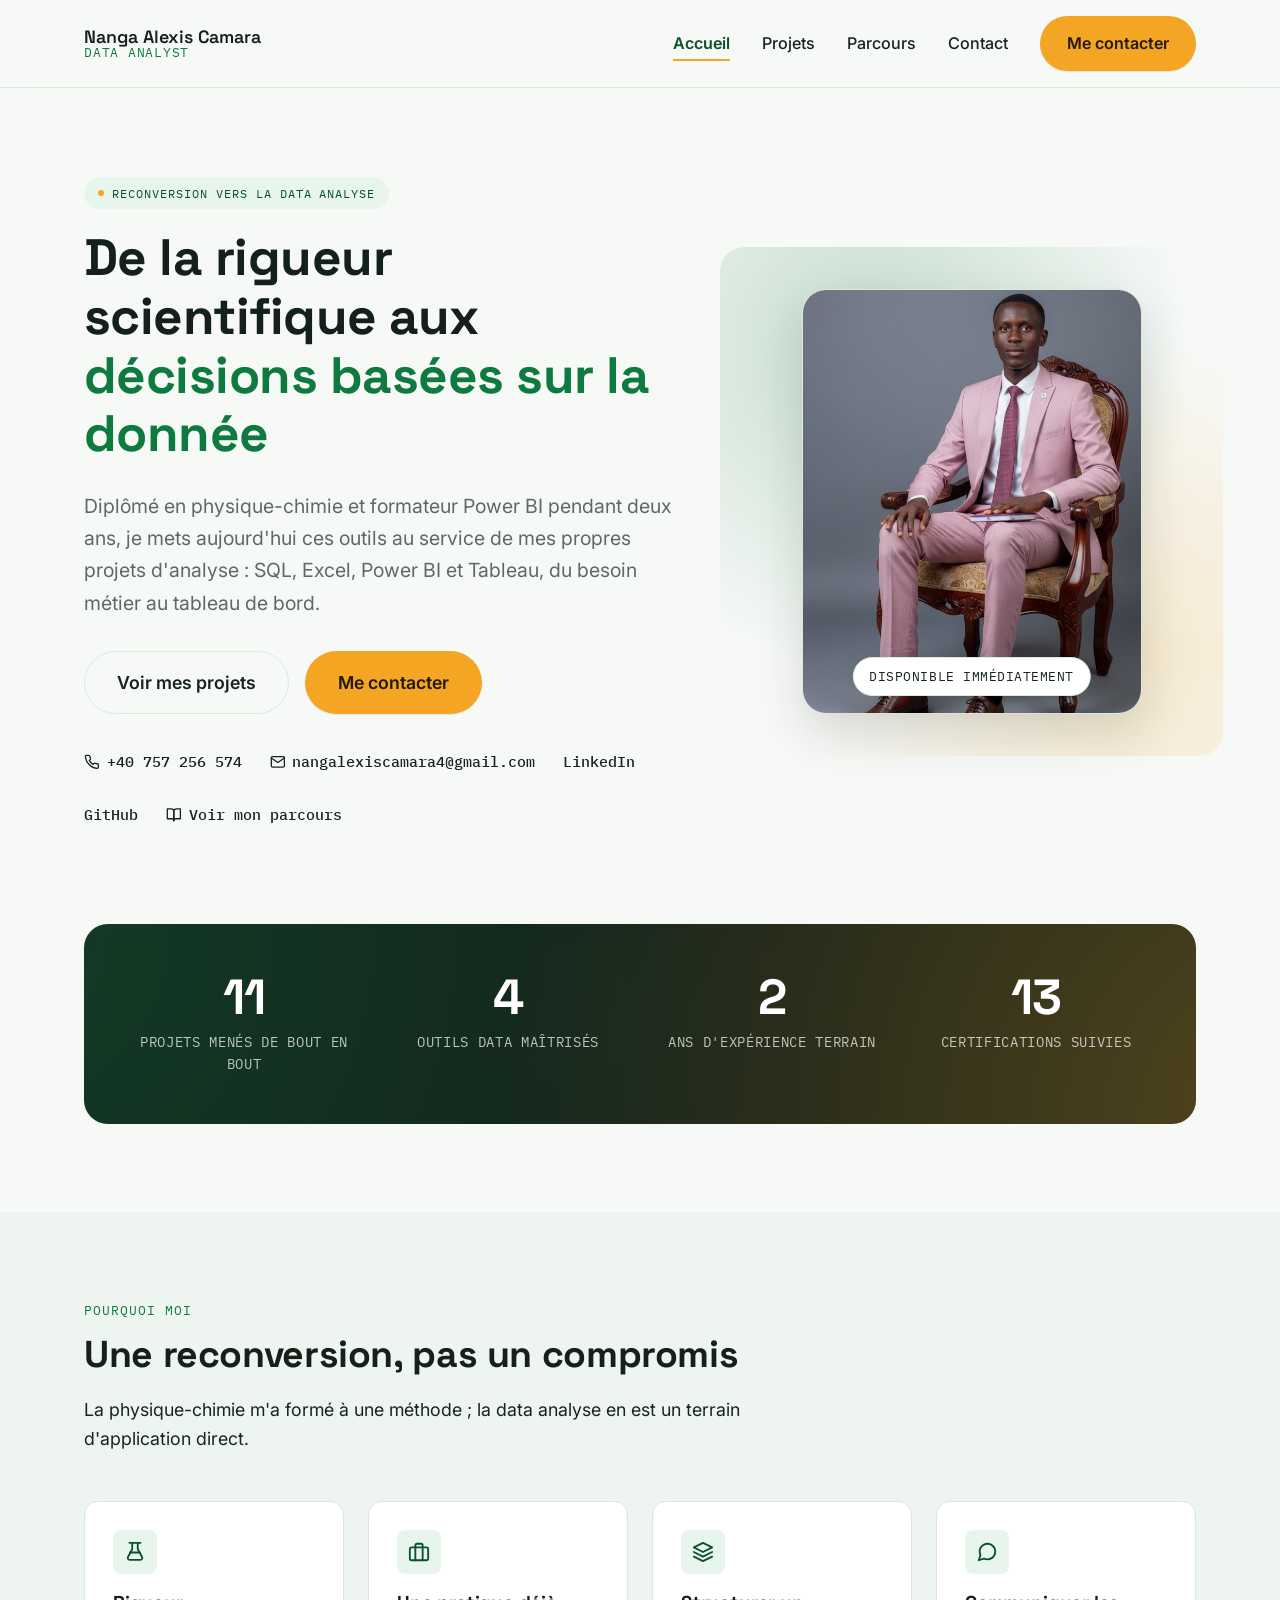
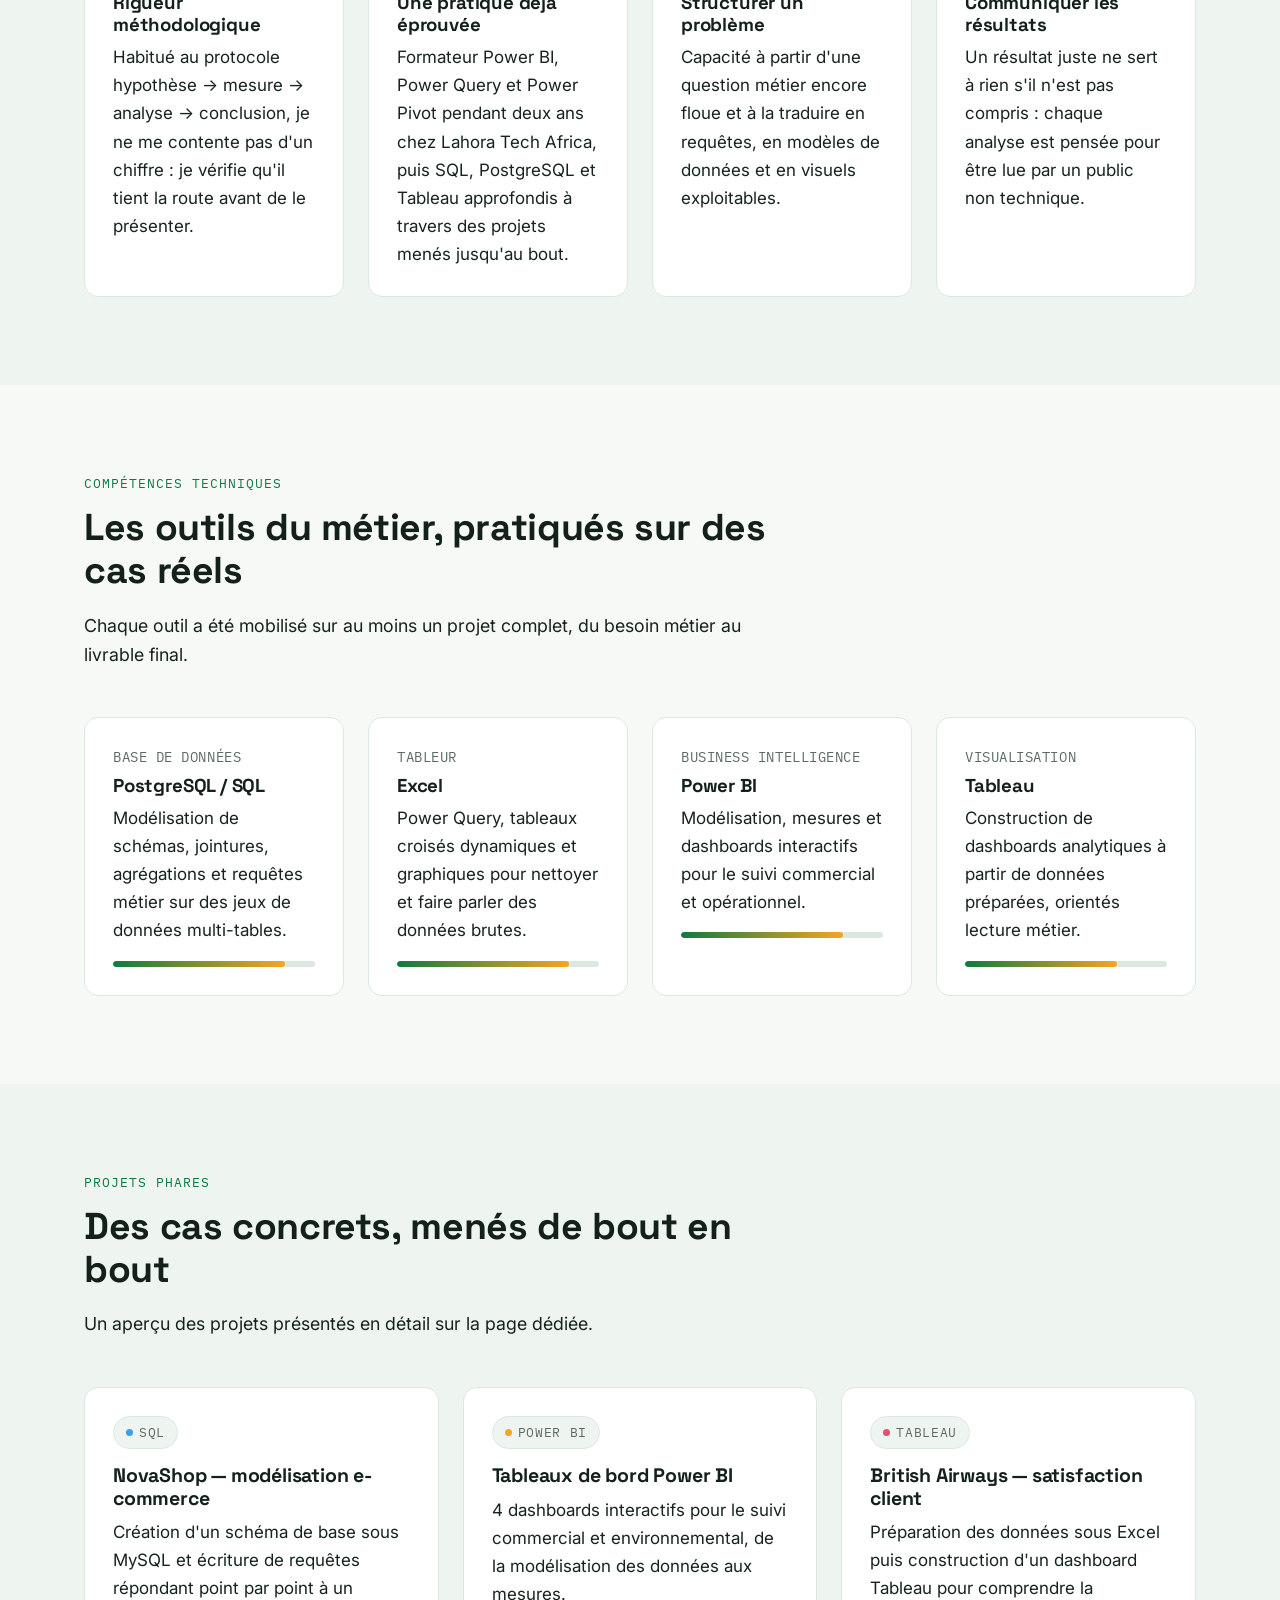
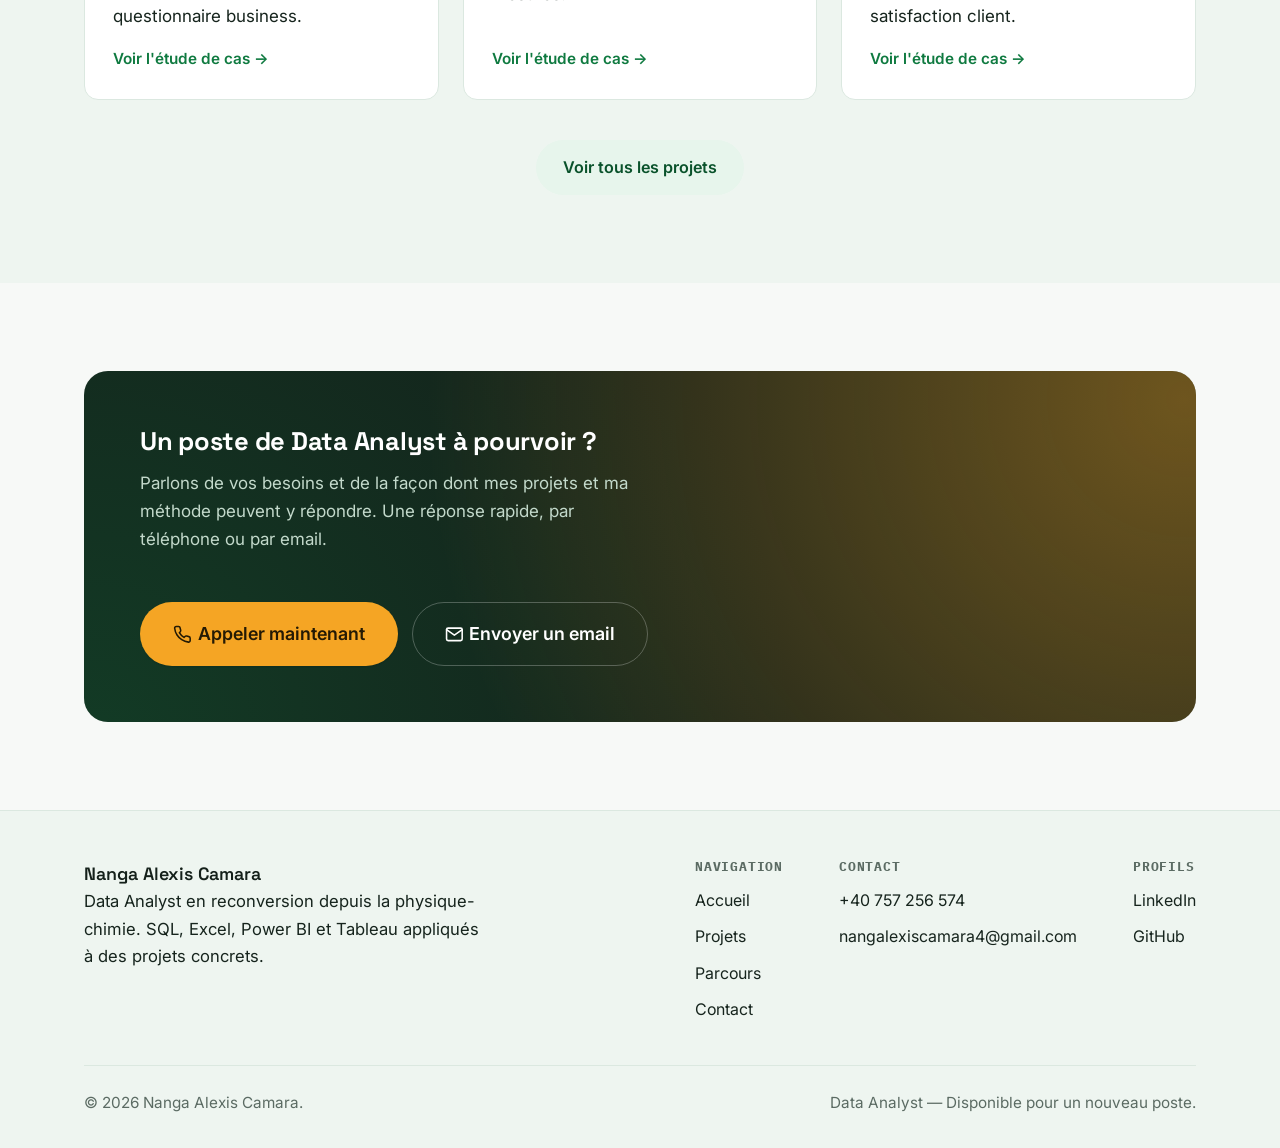
==== index.html @ 665dbeba "Mise a jour du compteur de projets sur l'accueil (5 -> 11) Co-Authored-By: Claude Opus 5.5 <noreply@" ====
<!DOCTYPE html>
<html lang="fr">
<head>
<meta charset="UTF-8">
<meta name="viewport" content="width=device-width, initial-scale=1.0">
<title>Nanga Alexis Camara — Data Analyst | SQL, Excel, Power BI, Tableau</title>
<meta name="description" content="Nanga Alexis Camara, Data Analyst en reconversion depuis la physique-chimie. Projets concrets en SQL, Excel, Power BI et Tableau. Disponible pour un poste de Data Analyst.">
<link rel="icon" type="image/svg+xml" href="assets/favicon.svg">
<link rel="preconnect" href="https://fonts.googleapis.com">
<link rel="preconnect" href="https://fonts.gstatic.com" crossorigin>
<link href="https://fonts.googleapis.com/css2?family=Space+Grotesk:wght@500;600;700&family=Inter:wght@400;500;600;700&family=IBM+Plex+Mono:wght@400;500&display=swap" rel="stylesheet">
<link rel="stylesheet" href="css/style.css?v=2">
</head>
<body>

<header class="site-header">
  <nav class="nav container">
    <a href="index.html" class="brand">
      <span class="brand-name">Nanga Alexis Camara</span>
      <span class="brand-role">Data Analyst</span>
    </a>
    <button class="nav-toggle" aria-label="Ouvrir le menu" aria-expanded="false">
      <span></span>
    </button>
    <div class="nav-links">
      <a href="index.html" data-nav="index.html">Accueil</a>
      <a href="projets.html" data-nav="projets.html">Projets</a>
      <a href="parcours.html" data-nav="parcours.html">Parcours</a>
      <a href="contact.html" data-nav="contact.html">Contact</a>
      <div class="nav-actions">
        <a href="contact.html" class="btn btn-primary">Me contacter</a>
      </div>
    </div>
  </nav>
  <div class="scroll-progress"><span></span></div>
</header>

<main>

  <!-- HERO -->
  <section class="hero">
    <div class="container hero-grid">
      <div>
        <span class="eyebrow">Reconversion vers la data analyse</span>
        <h1>De la rigueur scientifique aux <span class="accent">décisions basées sur la donnée</span></h1>
        <p class="hero-subtitle">
          Diplômé en physique-chimie et formateur Power BI pendant deux ans, je mets aujourd'hui ces outils au service
          de mes propres projets d'analyse&nbsp;: SQL, Excel, Power BI et Tableau, du besoin métier au tableau de bord.
        </p>
        <div class="hero-ctas">
          <a href="projets.html" class="btn btn-outline btn-lg">Voir mes projets</a>
          <a href="contact.html" class="btn btn-primary btn-lg">Me contacter</a>
        </div>
        <div class="hero-meta">
          <a href="tel:+40757256574"><svg class="icon" viewBox="0 0 24 24"><path d="M22 16.92v3a2 2 0 0 1-2.18 2 19.79 19.79 0 0 1-8.63-3.07 19.5 19.5 0 0 1-6-6 19.79 19.79 0 0 1-3.07-8.67A2 2 0 0 1 4.11 2h3a2 2 0 0 1 2 1.72c.127.96.361 1.903.7 2.81a2 2 0 0 1-.45 2.11L8.09 9.91a16 16 0 0 0 6 6l1.27-1.27a2 2 0 0 1 2.11-.45c.907.339 1.85.573 2.81.7A2 2 0 0 1 22 16.92z"/></svg> +40 757 256 574</a>
          <a href="mailto:nangalexiscamara4@gmail.com"><svg class="icon" viewBox="0 0 24 24"><path d="M4 4h16a2 2 0 0 1 2 2v12a2 2 0 0 1-2 2H4a2 2 0 0 1-2-2V6a2 2 0 0 1 2-2z"/><path d="m22 6-10 7L2 6"/></svg> nangalexiscamara4@gmail.com</a>
          <a href="https://www.linkedin.com/in/nanga-alexis-camara-292045242" target="_blank" rel="noopener">LinkedIn</a>
          <a href="https://github.com/nangaalexiscamara4pixel" target="_blank" rel="noopener">GitHub</a>
          <a href="parcours.html"><svg class="icon" viewBox="0 0 24 24"><path d="M2 3h6a4 4 0 0 1 4 4v14a3 3 0 0 0-3-3H2z"/><path d="M22 3h-6a4 4 0 0 0-4 4v14a3 3 0 0 1 3-3h7z"/></svg> Voir mon parcours</a>
        </div>
      </div>
      <div class="hero-portrait">
        <div class="hero-portrait-frame">
          <img src="assets/nanga-alexis-camara.jpg" alt="Portrait de Nanga Alexis Camara">
        </div>
        <span class="hero-portrait-tag mono">Disponible immédiatement</span>
      </div>
    </div>
  </section>

  <!-- STATISTIQUES -->
  <section style="padding-top: 0;">
    <div class="container">
      <div class="stats-band" data-reveal>
        <div class="stat-item">
          <div class="stat-number"><span data-count="11">0</span></div>
          <div class="stat-label">Projets menés de bout en bout</div>
        </div>
        <div class="stat-item">
          <div class="stat-number"><span data-count="4">0</span></div>
          <div class="stat-label">Outils data maîtrisés</div>
        </div>
        <div class="stat-item">
          <div class="stat-number"><span data-count="2">0</span></div>
          <div class="stat-label">Ans d'expérience terrain</div>
        </div>
        <div class="stat-item">
          <div class="stat-number"><span data-count="13">0</span></div>
          <div class="stat-label">Certifications suivies</div>
        </div>
      </div>
    </div>
  </section>

  <!-- POURQUOI MOI -->
  <section class="section-alt">
    <div class="container">
      <div class="section-head">
        <span class="section-label">Pourquoi moi</span>
        <h2>Une reconversion, pas un compromis</h2>
        <p>La physique-chimie m'a formé à une méthode&nbsp;; la data analyse en est un terrain d'application direct.</p>
      </div>
      <div class="grid grid-4">
        <div class="card" data-reveal>
          <div class="card-icon"><svg class="icon" viewBox="0 0 24 24"><path d="M9 2v6.3a2 2 0 0 1-.24.95L4.32 17.5A2 2 0 0 0 6.1 20.5h11.8a2 2 0 0 0 1.78-3l-4.44-8.25a2 2 0 0 1-.24-.95V2"/><path d="M6 2h12"/><path d="M6.5 12.5h11"/></svg></div>
          <h3>Rigueur méthodologique</h3>
          <p>Habitué au protocole hypothèse → mesure → analyse → conclusion, je ne me contente pas d'un chiffre&nbsp;: je vérifie qu'il tient la route avant de le présenter.</p>
        </div>
        <div class="card" data-reveal>
          <div class="card-icon"><svg class="icon" viewBox="0 0 24 24"><rect x="2" y="7" width="20" height="14" rx="2"/><path d="M16 21V5a2 2 0 0 0-2-2h-4a2 2 0 0 0-2 2v16"/></svg></div>
          <h3>Une pratique déjà éprouvée</h3>
          <p>Formateur Power BI, Power Query et Power Pivot pendant deux ans chez Lahora Tech Africa, puis SQL, PostgreSQL et Tableau approfondis à travers des projets menés jusqu'au bout.</p>
        </div>
        <div class="card" data-reveal>
          <div class="card-icon"><svg class="icon" viewBox="0 0 24 24"><polygon points="12 2 2 7 12 12 22 7 12 2"/><polyline points="2 17 12 22 22 17"/><polyline points="2 12 12 17 22 12"/></svg></div>
          <h3>Structurer un problème</h3>
          <p>Capacité à partir d'une question métier encore floue et à la traduire en requêtes, en modèles de données et en visuels exploitables.</p>
        </div>
        <div class="card" data-reveal>
          <div class="card-icon"><svg class="icon" viewBox="0 0 24 24"><path d="M21 11.5a8.38 8.38 0 0 1-.9 3.8 8.5 8.5 0 0 1-7.6 4.7 8.38 8.38 0 0 1-3.8-.9L3 21l1.9-5.7a8.38 8.38 0 0 1-.9-3.8 8.5 8.5 0 0 1 4.7-7.6 8.38 8.38 0 0 1 3.8-.9h.5a8.48 8.48 0 0 1 8 8z"/></svg></div>
          <h3>Communiquer les résultats</h3>
          <p>Un résultat juste ne sert à rien s'il n'est pas compris&nbsp;: chaque analyse est pensée pour être lue par un public non technique.</p>
        </div>
      </div>
    </div>
  </section>

  <!-- COMPETENCES -->
  <section>
    <div class="container">
      <div class="section-head">
        <span class="section-label">Compétences techniques</span>
        <h2>Les outils du métier, pratiqués sur des cas réels</h2>
        <p>Chaque outil a été mobilisé sur au moins un projet complet, du besoin métier au livrable final.</p>
      </div>
      <div class="grid grid-4">
        <div class="card skill-card" data-reveal>
          <span class="mono">Base de données</span>
          <h3>PostgreSQL / SQL</h3>
          <p>Modélisation de schémas, jointures, agrégations et requêtes métier sur des jeux de données multi-tables.</p>
          <div class="skill-bar" data-fill="85"><span></span></div>
        </div>
        <div class="card skill-card" data-reveal>
          <span class="mono">Tableur</span>
          <h3>Excel</h3>
          <p>Power Query, tableaux croisés dynamiques et graphiques pour nettoyer et faire parler des données brutes.</p>
          <div class="skill-bar" data-fill="85"><span></span></div>
        </div>
        <div class="card skill-card" data-reveal>
          <span class="mono">Business Intelligence</span>
          <h3>Power BI</h3>
          <p>Modélisation, mesures et dashboards interactifs pour le suivi commercial et opérationnel.</p>
          <div class="skill-bar" data-fill="80"><span></span></div>
        </div>
        <div class="card skill-card" data-reveal>
          <span class="mono">Visualisation</span>
          <h3>Tableau</h3>
          <p>Construction de dashboards analytiques à partir de données préparées, orientés lecture métier.</p>
          <div class="skill-bar" data-fill="75"><span></span></div>
        </div>
      </div>
    </div>
  </section>

  <!-- PROJETS PHARES -->
  <section class="section-alt">
    <div class="container">
      <div class="section-head">
        <span class="section-label">Projets phares</span>
        <h2>Des cas concrets, menés de bout en bout</h2>
        <p>Un aperçu des projets présentés en détail sur la page dédiée.</p>
      </div>
      <div class="grid grid-3">
        <div class="card project-preview" data-reveal>
          <span class="badge badge-sql">SQL</span>
          <h3>NovaShop — modélisation e-commerce</h3>
          <p>Création d'un schéma de base sous MySQL et écriture de requêtes répondant point par point à un questionnaire business.</p>
          <a href="projets.html#novashop" class="project-link">Voir l'étude de cas →</a>
        </div>
        <div class="card project-preview" data-reveal>
          <span class="badge badge-powerbi">Power BI</span>
          <h3>Tableaux de bord Power BI</h3>
          <p>4 dashboards interactifs pour le suivi commercial et environnemental, de la modélisation des données aux mesures.</p>
          <a href="projets.html#powerbi" class="project-link">Voir l'étude de cas →</a>
        </div>
        <div class="card project-preview" data-reveal>
          <span class="badge badge-tableau">Tableau</span>
          <h3>British Airways — satisfaction client</h3>
          <p>Préparation des données sous Excel puis construction d'un dashboard Tableau pour comprendre la satisfaction client.</p>
          <a href="projets.html#british-airways" class="project-link">Voir l'étude de cas →</a>
        </div>
      </div>
      <div class="text-center" style="margin-top: 40px;">
        <a href="projets.html" class="btn btn-ghost">Voir tous les projets</a>
      </div>
    </div>
  </section>

  <!-- BANDEAU CONVERSION -->
  <section>
    <div class="container">
      <div class="cta-banner" data-reveal>
        <div class="cta-banner-text">
          <h2>Un poste de Data Analyst à pourvoir&nbsp;?</h2>
          <p>Parlons de vos besoins et de la façon dont mes projets et ma méthode peuvent y répondre. Une réponse rapide, par téléphone ou par email.</p>
        </div>
        <div class="cta-banner-actions">
          <a href="tel:+40757256574" class="btn btn-primary btn-lg"><svg class="icon" viewBox="0 0 24 24"><path d="M22 16.92v3a2 2 0 0 1-2.18 2 19.79 19.79 0 0 1-8.63-3.07 19.5 19.5 0 0 1-6-6 19.79 19.79 0 0 1-3.07-8.67A2 2 0 0 1 4.11 2h3a2 2 0 0 1 2 1.72c.127.96.361 1.903.7 2.81a2 2 0 0 1-.45 2.11L8.09 9.91a16 16 0 0 0 6 6l1.27-1.27a2 2 0 0 1 2.11-.45c.907.339 1.85.573 2.81.7A2 2 0 0 1 22 16.92z"/></svg> Appeler maintenant</a>
          <a href="mailto:nangalexiscamara4@gmail.com" class="btn btn-outline btn-lg"><svg class="icon" viewBox="0 0 24 24"><path d="M4 4h16a2 2 0 0 1 2 2v12a2 2 0 0 1-2 2H4a2 2 0 0 1-2-2V6a2 2 0 0 1 2-2z"/><path d="m22 6-10 7L2 6"/></svg> Envoyer un email</a>
        </div>
      </div>
    </div>
  </section>

</main>

<footer class="site-footer">
  <div class="container">
    <div class="footer-grid">
      <div class="footer-brand">
        <span class="brand-name">Nanga Alexis Camara</span>
        <p>Data Analyst en reconversion depuis la physique-chimie. SQL, Excel, Power BI et Tableau appliqués à des projets concrets.</p>
      </div>
      <div class="footer-links">
        <div class="footer-col">
          <h4>Navigation</h4>
          <a href="index.html">Accueil</a>
          <a href="projets.html">Projets</a>
          <a href="parcours.html">Parcours</a>
          <a href="contact.html">Contact</a>
        </div>
        <div class="footer-col">
          <h4>Contact</h4>
          <a href="tel:+40757256574">+40 757 256 574</a>
          <a href="mailto:nangalexiscamara4@gmail.com">nangalexiscamara4@gmail.com</a>
        </div>
        <div class="footer-col">
          <h4>Profils</h4>
          <a href="https://www.linkedin.com/in/nanga-alexis-camara-292045242" target="_blank" rel="noopener">LinkedIn</a>
          <a href="https://github.com/nangaalexiscamara4pixel" target="_blank" rel="noopener">GitHub</a>
        </div>
      </div>
    </div>
    <div class="footer-bottom">
      <span>© 2026 Nanga Alexis Camara.</span>
      <span>Data Analyst — Disponible pour un nouveau poste.</span>
    </div>
  </div>
</footer>

<script src="js/main.js?v=2"></script>
</body>
</html>
---- css/style.css ----
/* ==========================================================================
   Nanga Alexis Camara — Portfolio Data Analyst
   ========================================================================== */

:root {
  /* Couleurs */
  --ink: #14201a;
  --ink-soft: #33453b;
  --text: #16241d;
  --text-muted: #5b6b63;
  --bg: #f7f9f7;
  --bg-alt: #eef5f0;
  --surface: #ffffff;
  --border: #dbe8e0;

  --primary: #0f7a40;
  --primary-dark: #0a522b;
  --primary-tint: #e7f5ec;

  --accent: #f5a524;
  --accent-dark: #d98c0f;
  --accent-tint: #fff3e0;

  --success: #21a366;

  /* Typo */
  --font-display: "Space Grotesk", "Segoe UI", sans-serif;
  --font-body: "Inter", "Segoe UI", sans-serif;
  --font-mono: "IBM Plex Mono", "Consolas", monospace;

  /* Rythme */
  --radius-sm: 8px;
  --radius-md: 14px;
  --radius-lg: 24px;
  --shadow-sm: 0 1px 2px rgba(20, 32, 26, 0.06), 0 1px 1px rgba(20, 32, 26, 0.04);
  --shadow-md: 0 8px 24px rgba(20, 32, 26, 0.08);
  --shadow-lg: 0 20px 48px rgba(20, 32, 26, 0.14);
  --container: 1160px;
}

@media (prefers-color-scheme: dark) {
  :root {
    --bg: #0a140d;
    --bg-alt: #0f1f15;
    --surface: #12241a;
    --border: #234030;
    --text: #eef5f0;
    --text-muted: #a8c2b0;
    --primary: #34d399;
    --primary-dark: #6ee7b7;
    --primary-tint: #123524;
    --accent-tint: #2b220f;
    --success: #34d399;
  }
}

* { box-sizing: border-box; }
html { scroll-behavior: smooth; font-size: 106.25%; }

body {
  margin: 0;
  font-family: var(--font-body);
  color: var(--text);
  background: var(--bg);
  line-height: 1.65;
  -webkit-font-smoothing: antialiased;
  text-rendering: optimizeLegibility;
}

img { max-width: 100%; display: block; }

h1, h2, h3, h4 {
  font-family: var(--font-display);
  color: var(--ink);
  line-height: 1.15;
  margin: 0 0 0.5em;
  letter-spacing: -0.01em;
}

@media (prefers-color-scheme: dark) {
  h1, h2, h3, h4 { color: var(--text); }
}

p { margin: 0 0 1em; color: var(--text); }

a { color: var(--primary); text-decoration: none; }
a:hover { color: var(--primary-dark); }

.container {
  max-width: var(--container);
  margin: 0 auto;
  padding: 0 24px;
}

.mono {
  font-family: var(--font-mono);
  letter-spacing: 0.04em;
  text-transform: uppercase;
  font-size: 0.8rem;
}

/* Focus visibility (accessibilité) */
a:focus-visible,
button:focus-visible,
.btn:focus-visible {
  outline: 3px solid var(--primary);
  outline-offset: 3px;
  border-radius: 6px;
}

/* ---------- Boutons ---------- */
.btn {
  position: relative;
  display: inline-flex;
  align-items: center;
  gap: 8px;
  padding: 13px 26px;
  border-radius: 999px;
  font-family: var(--font-body);
  font-weight: 600;
  font-size: 0.95rem;
  border: 1px solid transparent;
  cursor: pointer;
  overflow: hidden;
  transition: transform 0.15s ease, box-shadow 0.15s ease, background-color 0.15s ease, color 0.15s ease;
  white-space: nowrap;
}
.btn:hover { transform: translateY(-2px); }
.btn:active { transform: translateY(0); }

.btn::before {
  content: "";
  position: absolute;
  top: 0;
  left: -75%;
  width: 50%;
  height: 100%;
  background: linear-gradient(120deg, transparent, rgba(255,255,255,0.5), transparent);
  transform: skewX(-20deg);
  transition: left 0.6s ease;
  pointer-events: none;
}
.btn:hover::before { left: 125%; }
@media (prefers-reduced-motion: reduce) {
  .btn::before { display: none; }
}

.btn-primary {
  background: var(--accent);
  color: #241a04;
  box-shadow: var(--shadow-sm);
}
.btn-primary:hover { background: var(--accent-dark); color: #241a04; box-shadow: var(--shadow-md); }

.btn-outline {
  background: transparent;
  border-color: var(--border);
  color: var(--text);
}
.btn-outline:hover { border-color: var(--primary); color: var(--primary); }

.btn-ghost {
  background: var(--primary-tint);
  color: var(--primary-dark);
}
.btn-ghost:hover { background: var(--primary); color: #fff; }

.btn-lg { padding: 16px 32px; font-size: 1.05rem; }
.btn-block { width: 100%; justify-content: center; }

/* ---------- Header ---------- */
.site-header {
  position: sticky;
  top: 0;
  z-index: 100;
  background: color-mix(in srgb, var(--bg) 88%, transparent);
  backdrop-filter: blur(10px);
  border-bottom: 1px solid var(--border);
}
.scroll-progress {
  position: absolute;
  left: 0;
  right: 0;
  bottom: -1px;
  height: 3px;
  background: transparent;
  pointer-events: none;
}
.scroll-progress span {
  display: block;
  height: 100%;
  width: 0%;
  background: linear-gradient(90deg, var(--primary), var(--accent));
  transition: width 0.1s linear;
}

.nav {
  display: flex;
  align-items: center;
  justify-content: space-between;
  padding: 16px 24px;
}

.brand {
  display: flex;
  flex-direction: column;
  line-height: 1.1;
}
.brand-name {
  font-family: var(--font-display);
  font-weight: 600;
  font-size: 1.05rem;
  color: var(--ink);
}
@media (prefers-color-scheme: dark) { .brand-name { color: var(--text); } }
.brand-role {
  font-family: var(--font-mono);
  font-size: 0.74rem;
  letter-spacing: 0.06em;
  text-transform: uppercase;
  color: var(--primary);
}

.nav-links {
  display: flex;
  align-items: center;
  gap: 32px;
}

.nav-links a:not(.btn) {
  color: var(--text);
  font-weight: 500;
  font-size: 0.95rem;
  position: relative;
  padding: 4px 0;
}
.nav-links a:not(.btn)::after {
  content: "";
  position: absolute;
  left: 0; right: 100%;
  bottom: 0;
  height: 2px;
  background: var(--accent);
  transition: right 0.2s ease;
}
.nav-links a:not(.btn):hover::after,
.nav-links a.active::after { right: 0; }
.nav-links a.active { color: var(--primary-dark); font-weight: 600; }

.nav-actions { display: flex; align-items: center; gap: 16px; }

.nav-toggle {
  display: none;
  background: none;
  border: 1px solid var(--border);
  border-radius: 8px;
  padding: 8px 10px;
  cursor: pointer;
}
.nav-toggle span, .nav-toggle span::before, .nav-toggle span::after {
  content: "";
  display: block;
  width: 20px;
  height: 2px;
  background: var(--text);
  position: relative;
  transition: all 0.2s ease;
}
.nav-toggle span::before { position: absolute; top: -6px; }
.nav-toggle span::after { position: absolute; top: 6px; }

@media (max-width: 860px) {
  .nav-toggle { display: block; }
  .nav-links {
    position: absolute;
    top: 100%;
    left: 0; right: 0;
    background: var(--surface);
    border-bottom: 1px solid var(--border);
    flex-direction: column;
    align-items: flex-start;
    gap: 0;
    padding: 8px 24px 20px;
    display: none;
    box-shadow: var(--shadow-md);
  }
  .nav-links.open { display: flex; }
  .nav-links a:not(.btn) { width: 100%; padding: 12px 0; border-bottom: 1px solid var(--border); }
  .nav-actions { flex-direction: column; align-items: stretch; width: 100%; margin-top: 8px; }
  .nav-actions .btn { width: 100%; justify-content: center; }
}

/* ---------- Hero ---------- */
.hero {
  padding: 88px 0 96px;
  position: relative;
  overflow: hidden;
}

.hero-grid {
  display: grid;
  grid-template-columns: 1.15fr 0.85fr;
  gap: 56px;
  align-items: center;
}

.eyebrow {
  display: inline-flex;
  align-items: center;
  gap: 8px;
  padding: 6px 14px;
  border-radius: 999px;
  background: var(--primary-tint);
  color: var(--primary-dark);
  font-family: var(--font-mono);
  font-size: 0.72rem;
  letter-spacing: 0.08em;
  text-transform: uppercase;
  margin-bottom: 20px;
}
.eyebrow::before {
  content: "";
  width: 6px; height: 6px;
  border-radius: 50%;
  background: var(--accent);
}

.hero h1 {
  font-size: clamp(2.1rem, 4vw, 3.2rem);
  max-width: 22ch;
}
.hero h1 .accent { color: var(--primary); }

.hero-subtitle {
  font-size: 1.15rem;
  max-width: 52ch;
  color: var(--text-muted);
  margin-bottom: 32px;
}

.hero-ctas { display: flex; gap: 16px; flex-wrap: wrap; margin-bottom: 36px; }

.hero-meta {
  display: flex;
  gap: 28px;
  flex-wrap: wrap;
  font-family: var(--font-mono);
  font-size: 0.88rem;
  font-weight: 500;
  color: var(--text);
}
.hero-meta a { color: var(--text); }
.hero-meta a:hover { color: var(--primary); }

.hero-portrait {
  position: relative;
  display: flex;
  justify-content: center;
}
.hero-portrait::before {
  content: "";
  position: absolute;
  inset: -10% -6%;
  background:
    radial-gradient(circle at 30% 20%, color-mix(in srgb, var(--primary) 22%, transparent), transparent 60%),
    radial-gradient(circle at 80% 80%, color-mix(in srgb, var(--accent) 20%, transparent), transparent 55%);
  border-radius: var(--radius-lg);
  z-index: 0;
}
.hero-portrait-frame {
  position: relative;
  z-index: 1;
  width: min(340px, 100%);
  border-radius: var(--radius-lg);
  overflow: hidden;
  border: 1px solid var(--border);
  box-shadow: var(--shadow-lg);
  background: var(--surface);
}
.hero-portrait-frame img {
  width: 100%;
  height: 100%;
  object-fit: cover;
  aspect-ratio: 4 / 5;
}
.hero-portrait-tag {
  position: absolute;
  bottom: 18px;
  left: 50%;
  transform: translateX(-50%);
  z-index: 2;
  background: var(--surface);
  border: 1px solid var(--border);
  border-radius: 999px;
  padding: 8px 16px;
  font-family: var(--font-mono);
  font-size: 0.76rem;
  letter-spacing: 0.04em;
  box-shadow: var(--shadow-md);
  white-space: nowrap;
}

@media (max-width: 900px) {
  .hero-grid { grid-template-columns: 1fr; }
  .hero-portrait { order: -1; margin-bottom: 8px; }
  .hero-portrait-frame { width: min(260px, 60vw); }
}

/* ---------- Sections communes ---------- */
section { padding: 88px 0; }
.section-alt { background: var(--bg-alt); }

.section-head { max-width: 62ch; margin-bottom: 48px; }
.section-head.center { margin-left: auto; margin-right: auto; text-align: center; }

.section-label {
  color: var(--primary);
  font-family: var(--font-mono);
  font-size: 0.75rem;
  letter-spacing: 0.08em;
  text-transform: uppercase;
  display: block;
  margin-bottom: 12px;
}

.section-head h2 { font-size: clamp(1.6rem, 3vw, 2.2rem); }
.section-head p { font-size: 1.05rem; }

/* ---------- Grilles / Cards ---------- */
.grid { display: grid; gap: 24px; }
.grid-2 { grid-template-columns: repeat(2, 1fr); }
.grid-3 { grid-template-columns: repeat(3, 1fr); }
.grid-4 { grid-template-columns: repeat(4, 1fr); }

@media (max-width: 960px) {
  .grid-4 { grid-template-columns: repeat(2, 1fr); }
  .grid-3 { grid-template-columns: repeat(2, 1fr); }
}
@media (max-width: 620px) {
  .grid-4, .grid-3, .grid-2 { grid-template-columns: 1fr; }
}

.card {
  background: var(--surface);
  border: 1px solid var(--border);
  border-radius: var(--radius-md);
  padding: 28px;
  transition: transform 0.25s cubic-bezier(0.16, 1, 0.3, 1), box-shadow 0.25s ease, border-color 0.25s ease;
}
.card:hover { transform: translateY(-6px); box-shadow: var(--shadow-md); border-color: color-mix(in srgb, var(--primary) 30%, var(--border)); }

.card-icon {
  width: 44px; height: 44px;
  border-radius: var(--radius-sm);
  background: var(--primary-tint);
  color: var(--primary-dark);
  display: flex; align-items: center; justify-content: center;
  margin-bottom: 18px;
  font-size: 1.3rem;
  transition: background-color 0.25s ease, color 0.25s ease, transform 0.35s cubic-bezier(0.34, 1.56, 0.64, 1);
}
.card:hover .card-icon {
  background: linear-gradient(135deg, var(--primary), var(--primary-dark));
  color: #fff;
  transform: scale(1.08) rotate(-6deg);
}

.card h3 { font-size: 1.1rem; margin-bottom: 8px; }
.card p { font-size: 1rem; margin-bottom: 0; }

/* ---------- Compétences ---------- */
.skill-card { text-align: left; }
.skill-card .mono { color: var(--text-muted); display: block; margin-bottom: 6px; }
.skill-bar {
  height: 6px;
  border-radius: 999px;
  background: var(--border);
  overflow: hidden;
  margin-top: 16px;
}
.skill-bar span {
  display: block;
  height: 100%;
  width: 0%;
  background: linear-gradient(90deg, var(--primary), var(--accent));
  border-radius: 999px;
  transition: width 1.1s cubic-bezier(0.16, 1, 0.3, 1);
}
@media (prefers-reduced-motion: reduce) {
  .skill-bar span { transition: none; }
}

/* ---------- Badges outils ---------- */
.badge {
  display: inline-flex;
  align-items: center;
  gap: 6px;
  font-family: var(--font-mono);
  font-size: 0.76rem;
  letter-spacing: 0.05em;
  text-transform: uppercase;
  padding: 5px 12px;
  border-radius: 999px;
  border: 1px solid var(--border);
  color: var(--text-muted);
  background: var(--bg-alt);
}
.badge::before { content: ""; width: 7px; height: 7px; border-radius: 50%; }
.badge-sql::before { background: #3a9ff0; }
.badge-excel::before { background: #1a9c6e; }
.badge-powerbi::before { background: #f5a524; }
.badge-tableau::before { background: #e0526e; }

/* ---------- Projets (accueil, aperçu) ---------- */
.project-preview {
  display: flex;
  flex-direction: column;
  height: 100%;
}
.project-preview .badge { align-self: flex-start; margin-bottom: 16px; }
.project-preview h3 { font-size: 1.15rem; }
.project-preview .project-link {
  margin-top: auto;
  padding-top: 16px;
  font-weight: 600;
  font-size: 0.9rem;
  display: inline-flex;
  align-items: center;
  gap: 6px;
}

/* ---------- Études de cas (page projets) ---------- */
.case-study {
  background: var(--surface);
  border: 1px solid var(--border);
  border-radius: var(--radius-lg);
  overflow: hidden;
  margin-bottom: 32px;
  box-shadow: var(--shadow-sm);
  transition: box-shadow 0.3s ease, transform 0.3s cubic-bezier(0.16, 1, 0.3, 1);
}
.case-study:hover {
  box-shadow: var(--shadow-lg);
  transform: translateY(-3px);
}
.case-study:hover .case-head-icon {
  transform: scale(1.12) rotate(6deg);
  color: rgba(255,255,255,0.22);
}

.case-head {
  position: relative;
  overflow: hidden;
  padding: 40px;
  display: flex;
  align-items: flex-start;
  justify-content: space-between;
  gap: 24px;
  flex-wrap: wrap;
  isolation: isolate;
}
.case-head::before {
  content: "";
  position: absolute;
  inset: 0;
  background:
    radial-gradient(circle at 85% -30%, rgba(255,255,255,0.35), transparent 55%),
    radial-gradient(circle at -10% 130%, rgba(0,0,0,0.22), transparent 55%);
  z-index: 0;
}
.case-head-icon {
  position: absolute;
  right: -18px;
  bottom: -22px;
  width: 130px;
  height: 130px;
  color: rgba(255,255,255,0.14);
  z-index: 0;
  transition: transform 0.4s cubic-bezier(0.34, 1.56, 0.64, 1), color 0.4s ease;
}
.case-head-icon svg { width: 100%; height: 100%; stroke-width: 1.2; }
.case-head > * { position: relative; z-index: 1; }

.case-head-sql { background: linear-gradient(135deg, #4d7cf5 0%, #1f2fb8 100%); }
.case-head-excel { background: linear-gradient(135deg, #27c793 0%, #0d7a52 100%); }
.case-head-powerbi { background: linear-gradient(135deg, #ffbb4d 0%, #d9720f 100%); }
.case-head-tableau { background: linear-gradient(135deg, #f2718c 0%, #ad2f4d 100%); }

.case-head h3 { font-size: clamp(1.25rem, 3vw, 1.55rem); margin-bottom: 6px; color: #fff; max-width: 34ch; }
.case-number {
  font-family: var(--font-mono);
  color: rgba(255,255,255,0.8);
  font-size: 0.82rem;
  letter-spacing: 0.06em;
  text-transform: uppercase;
  display: block;
  margin-bottom: 10px;
}

.case-tool-badge {
  display: inline-flex;
  align-items: center;
  font-family: var(--font-mono);
  font-size: 0.78rem;
  letter-spacing: 0.05em;
  text-transform: uppercase;
  font-weight: 500;
  padding: 8px 16px;
  border-radius: 999px;
  background: rgba(255,255,255,0.18);
  border: 1px solid rgba(255,255,255,0.4);
  color: #fff;
  white-space: nowrap;
}

.case-content { padding: 32px 40px 40px; }

.case-body {
  display: grid;
  grid-template-columns: repeat(4, 1fr);
  gap: 24px;
  margin-bottom: 24px;
}
@media (max-width: 900px) {
  .case-body { grid-template-columns: repeat(2, 1fr); }
}
@media (max-width: 560px) {
  .case-body { grid-template-columns: 1fr; }
}

.case-block .mono { color: var(--primary-dark); display: block; margin-bottom: 8px; }
.case-block p { font-size: 0.98rem; color: var(--text); margin-bottom: 0; }

.case-footer {
  display: flex;
  align-items: center;
  gap: 16px;
  padding-top: 20px;
  border-top: 1px solid var(--border);
}

@media (max-width: 720px) {
  .case-head { padding: 28px 24px; }
  .case-content { padding: 24px 24px 32px; }
  .case-head-icon { width: 96px; height: 96px; right: -12px; bottom: -14px; }
}

/* ---------- Bandeau conversion ---------- */
.cta-banner {
  background: var(--ink);
  color: #fff;
  border-radius: var(--radius-lg);
  padding: 56px;
  display: flex;
  align-items: center;
  justify-content: space-between;
  gap: 32px;
  flex-wrap: wrap;
  position: relative;
  overflow: hidden;
}
.cta-banner::before {
  content: "";
  position: absolute;
  inset: -20%;
  background:
    radial-gradient(circle at 85% 20%, color-mix(in srgb, var(--accent) 40%, transparent), transparent 55%),
    radial-gradient(circle at 15% 90%, color-mix(in srgb, var(--primary) 30%, transparent), transparent 50%);
  pointer-events: none;
  animation: cta-glow 10s ease-in-out infinite alternate;
}
@keyframes cta-glow {
  0% { transform: translate(0, 0) scale(1); }
  100% { transform: translate(-3%, 3%) scale(1.08); }
}
@media (prefers-reduced-motion: reduce) {
  .cta-banner::before { animation: none; }
}
.cta-banner h2, .cta-banner p { color: #fff; position: relative; }
.cta-banner p { color: #c3d9cb; }
.cta-banner-text { max-width: 46ch; position: relative; }
.cta-banner-actions { display: flex; gap: 14px; flex-wrap: wrap; position: relative; }

.cta-banner .btn-outline {
  border-color: rgba(255,255,255,0.25);
  color: #fff;
}
.cta-banner .btn-outline:hover { border-color: #fff; }

@media (max-width: 720px) {
  .cta-banner { padding: 36px 28px; }
}

/* ---------- Bandeau statistiques ---------- */
.stats-band {
  display: grid;
  grid-template-columns: repeat(4, 1fr);
  gap: 32px 24px;
  background: var(--ink);
  border-radius: var(--radius-lg);
  padding: 48px 40px;
  position: relative;
  overflow: hidden;
}
.stats-band::before {
  content: "";
  position: absolute;
  inset: -20%;
  background:
    radial-gradient(circle at 8% 15%, color-mix(in srgb, var(--primary) 32%, transparent), transparent 55%),
    radial-gradient(circle at 92% 85%, color-mix(in srgb, var(--accent) 28%, transparent), transparent 55%);
  pointer-events: none;
  animation: cta-glow 12s ease-in-out infinite alternate;
}
@media (prefers-reduced-motion: reduce) {
  .stats-band::before { animation: none; }
}
.stat-item { position: relative; text-align: center; }
.stat-number {
  font-family: var(--font-display);
  font-size: clamp(2.1rem, 4.5vw, 2.9rem);
  font-weight: 700;
  color: #fff;
  line-height: 1;
  margin-bottom: 10px;
  letter-spacing: -0.02em;
}
.stat-label {
  position: relative;
  font-family: var(--font-mono);
  font-size: 0.8rem;
  text-transform: uppercase;
  letter-spacing: 0.05em;
  color: rgba(255,255,255,0.72);
}
@media (max-width: 720px) {
  .stats-band { grid-template-columns: repeat(2, 1fr); padding: 36px 24px; }
}

/* ---------- Footer ---------- */
.site-footer {
  border-top: 1px solid var(--border);
  padding: 48px 0 32px;
  background: var(--bg-alt);
}
.footer-grid {
  display: flex;
  justify-content: space-between;
  gap: 32px;
  flex-wrap: wrap;
  margin-bottom: 32px;
}
.footer-brand p { max-width: 40ch; font-size: 0.98rem; }
.footer-links {
  display: flex;
  gap: 56px;
  flex-wrap: wrap;
}
.footer-col h4 {
  font-size: 0.78rem;
  font-family: var(--font-mono);
  letter-spacing: 0.06em;
  text-transform: uppercase;
  color: var(--text-muted);
  margin-bottom: 14px;
}
.footer-col a {
  display: block;
  color: var(--text);
  font-size: 0.94rem;
  margin-bottom: 10px;
}
.footer-col a:hover { color: var(--primary); }
.footer-bottom {
  border-top: 1px solid var(--border);
  padding-top: 24px;
  display: flex;
  justify-content: space-between;
  gap: 12px;
  flex-wrap: wrap;
  font-size: 0.9rem;
  color: var(--text-muted);
}

/* ---------- Parcours (expérience, formation, certifications) ---------- */
.timeline { display: flex; flex-direction: column; gap: 24px; }

.exp-card {
  background: var(--surface);
  border: 1px solid var(--border);
  border-radius: var(--radius-lg);
  padding: 36px;
  position: relative;
  border-left: 3px solid var(--primary);
}
.exp-head {
  display: flex;
  justify-content: space-between;
  align-items: flex-start;
  gap: 20px;
  flex-wrap: wrap;
  margin-bottom: 16px;
}
.exp-head h3 { font-size: 1.2rem; margin-bottom: 4px; }
.exp-org { color: var(--primary-dark); font-weight: 600; font-size: 0.95rem; }
.exp-period {
  font-family: var(--font-mono);
  font-size: 0.8rem;
  color: var(--text-muted);
  background: var(--bg-alt);
  border: 1px solid var(--border);
  border-radius: 999px;
  padding: 5px 14px;
  white-space: nowrap;
}
.exp-list { margin: 0; padding-left: 20px; }
.exp-list li { color: var(--text); font-size: 0.96rem; margin-bottom: 10px; }
.exp-list li:last-child { margin-bottom: 0; }

.edu-card {
  background: var(--surface);
  border: 1px solid var(--border);
  border-radius: var(--radius-md);
  padding: 24px 28px;
  display: flex;
  justify-content: space-between;
  align-items: center;
  gap: 16px;
  flex-wrap: wrap;
}
.edu-card h3 { font-size: 1.05rem; margin-bottom: 2px; }
.edu-card .exp-org { display: block; }

.cert-grid {
  display: grid;
  grid-template-columns: repeat(2, 1fr);
  gap: 14px;
}
@media (max-width: 720px) { .cert-grid { grid-template-columns: 1fr; } }

.cert-item {
  display: flex;
  gap: 12px;
  align-items: flex-start;
  background: var(--surface);
  border: 1px solid var(--border);
  border-radius: var(--radius-sm);
  padding: 16px 18px;
}
.cert-dot {
  width: 8px; height: 8px;
  border-radius: 50%;
  background: var(--accent);
  margin-top: 7px;
  flex-shrink: 0;
}
.cert-item h4 { margin: 0 0 2px; font-size: 0.95rem; color: var(--ink); font-family: var(--font-body); font-weight: 600; }
@media (prefers-color-scheme: dark) { .cert-item h4 { color: var(--text); } }
.cert-item span { font-family: var(--font-mono); font-size: 0.8rem; color: var(--text-muted); }

.lang-row { display: flex; flex-wrap: wrap; gap: 12px; }
.lang-row .badge { font-size: 0.86rem; padding: 8px 16px; }

.skills-tags { display: flex; flex-wrap: wrap; gap: 10px; }
.skills-tags span {
  font-family: var(--font-mono);
  font-size: 0.86rem;
  padding: 8px 16px;
  border-radius: 999px;
  border: 1px solid var(--border);
  background: var(--bg-alt);
  color: var(--text);
}

.cv-download {
  display: flex;
  align-items: center;
  justify-content: space-between;
  gap: 24px;
  flex-wrap: wrap;
  background: var(--surface);
  border: 1px solid var(--border);
  border-radius: var(--radius-lg);
  padding: 32px 36px;
  margin-bottom: 48px;
}
.cv-download h3 { margin-bottom: 4px; }
.cv-download p { margin-bottom: 0; }

/* ---------- Contact page ---------- */
.contact-hero { padding-bottom: 48px; text-align: center; }
.contact-hero h1 { max-width: 24ch; margin: 0 auto 16px; font-size: clamp(2rem, 4vw, 2.9rem); }
.contact-hero p { max-width: 56ch; margin: 0 auto; font-size: 1.1rem; }

.contact-grid {
  display: grid;
  grid-template-columns: repeat(2, 1fr);
  gap: 24px;
  margin-bottom: 24px;
}
@media (max-width: 720px) { .contact-grid { grid-template-columns: 1fr; } }

.contact-card {
  background: var(--surface);
  border: 1px solid var(--border);
  border-radius: var(--radius-lg);
  padding: 36px;
  display: flex;
  flex-direction: column;
  align-items: flex-start;
  gap: 16px;
  transition: transform 0.18s ease, box-shadow 0.18s ease;
}
.contact-card:hover { transform: translateY(-4px); box-shadow: var(--shadow-lg); }
.contact-card.primary {
  background: linear-gradient(150deg, var(--primary) 0%, var(--primary-dark) 100%);
  border-color: transparent;
  color: #fff;
}
.contact-card.primary h3, .contact-card.primary p { color: #fff; }
.contact-card.primary p { color: rgba(255,255,255,0.8); }
.contact-card.accent {
  background: linear-gradient(150deg, var(--accent) 0%, var(--accent-dark) 100%);
  border-color: transparent;
  color: #241a04;
}
.contact-card.accent h3, .contact-card.accent p { color: #241a04; }
.contact-card.accent p { opacity: 0.85; }

.contact-icon {
  width: 52px; height: 52px;
  border-radius: 14px;
  background: rgba(255,255,255,0.18);
  display: flex; align-items: center; justify-content: center;
  font-size: 1.4rem;
}
.contact-card:not(.primary):not(.accent) .contact-icon {
  background: var(--primary-tint);
}

.contact-card .contact-value {
  font-family: var(--font-mono);
  font-size: clamp(0.92rem, 3.2vw, 1.1rem);
  font-weight: 600;
  overflow-wrap: break-word;
  line-height: 1.4;
}

.secondary-links {
  display: flex;
  gap: 20px;
  flex-wrap: wrap;
  margin-bottom: 56px;
}
.secondary-link {
  flex: 1;
  min-width: 220px;
  display: flex;
  align-items: center;
  gap: 14px;
  padding: 20px 24px;
  background: var(--surface);
  border: 1px solid var(--border);
  border-radius: var(--radius-md);
  color: var(--text);
  font-weight: 600;
}
.secondary-link:hover { border-color: var(--primary); color: var(--primary); }
.secondary-link .card-icon { margin-bottom: 0; }

.closing-note {
  max-width: 68ch;
  margin: 0 auto;
  text-align: center;
  padding: 40px 0 0;
}
.closing-note p { font-size: 1.05rem; }

/* ---------- Icônes ---------- */
.icon {
  width: 1.05em;
  height: 1.05em;
  flex-shrink: 0;
  stroke: currentColor;
  fill: none;
  stroke-width: 2;
  stroke-linecap: round;
  stroke-linejoin: round;
  vertical-align: -0.16em;
}

.icon-lg { width: 22px; height: 22px; }

.btn .icon, .secondary-link .icon, .hero-meta .icon { margin-right: -2px; }

.card-icon .icon, .contact-icon .icon { width: 22px; height: 22px; margin-right: 0; }

/* ---------- Révélation au scroll ---------- */
[data-reveal] {
  opacity: 0;
  transform: translateY(14px);
  transition: opacity 0.6s ease, transform 0.6s ease;
}
[data-reveal].is-visible { opacity: 1; transform: translateY(0); }
@media (prefers-reduced-motion: reduce) {
  [data-reveal] { opacity: 1; transform: none; transition: none; }
}

/* ---------- Utilitaires ---------- */
.text-center { text-align: center; }
.mt-0 { margin-top: 0; }
.visually-hidden {
  position: absolute; width: 1px; height: 1px;
  overflow: hidden; clip: rect(0,0,0,0); white-space: nowrap;
}

@media (max-width: 720px) {
  section { padding: 64px 0; }
  .hero { padding: 56px 0 64px; }
  .cta-banner { flex-direction: column; align-items: flex-start; }
}
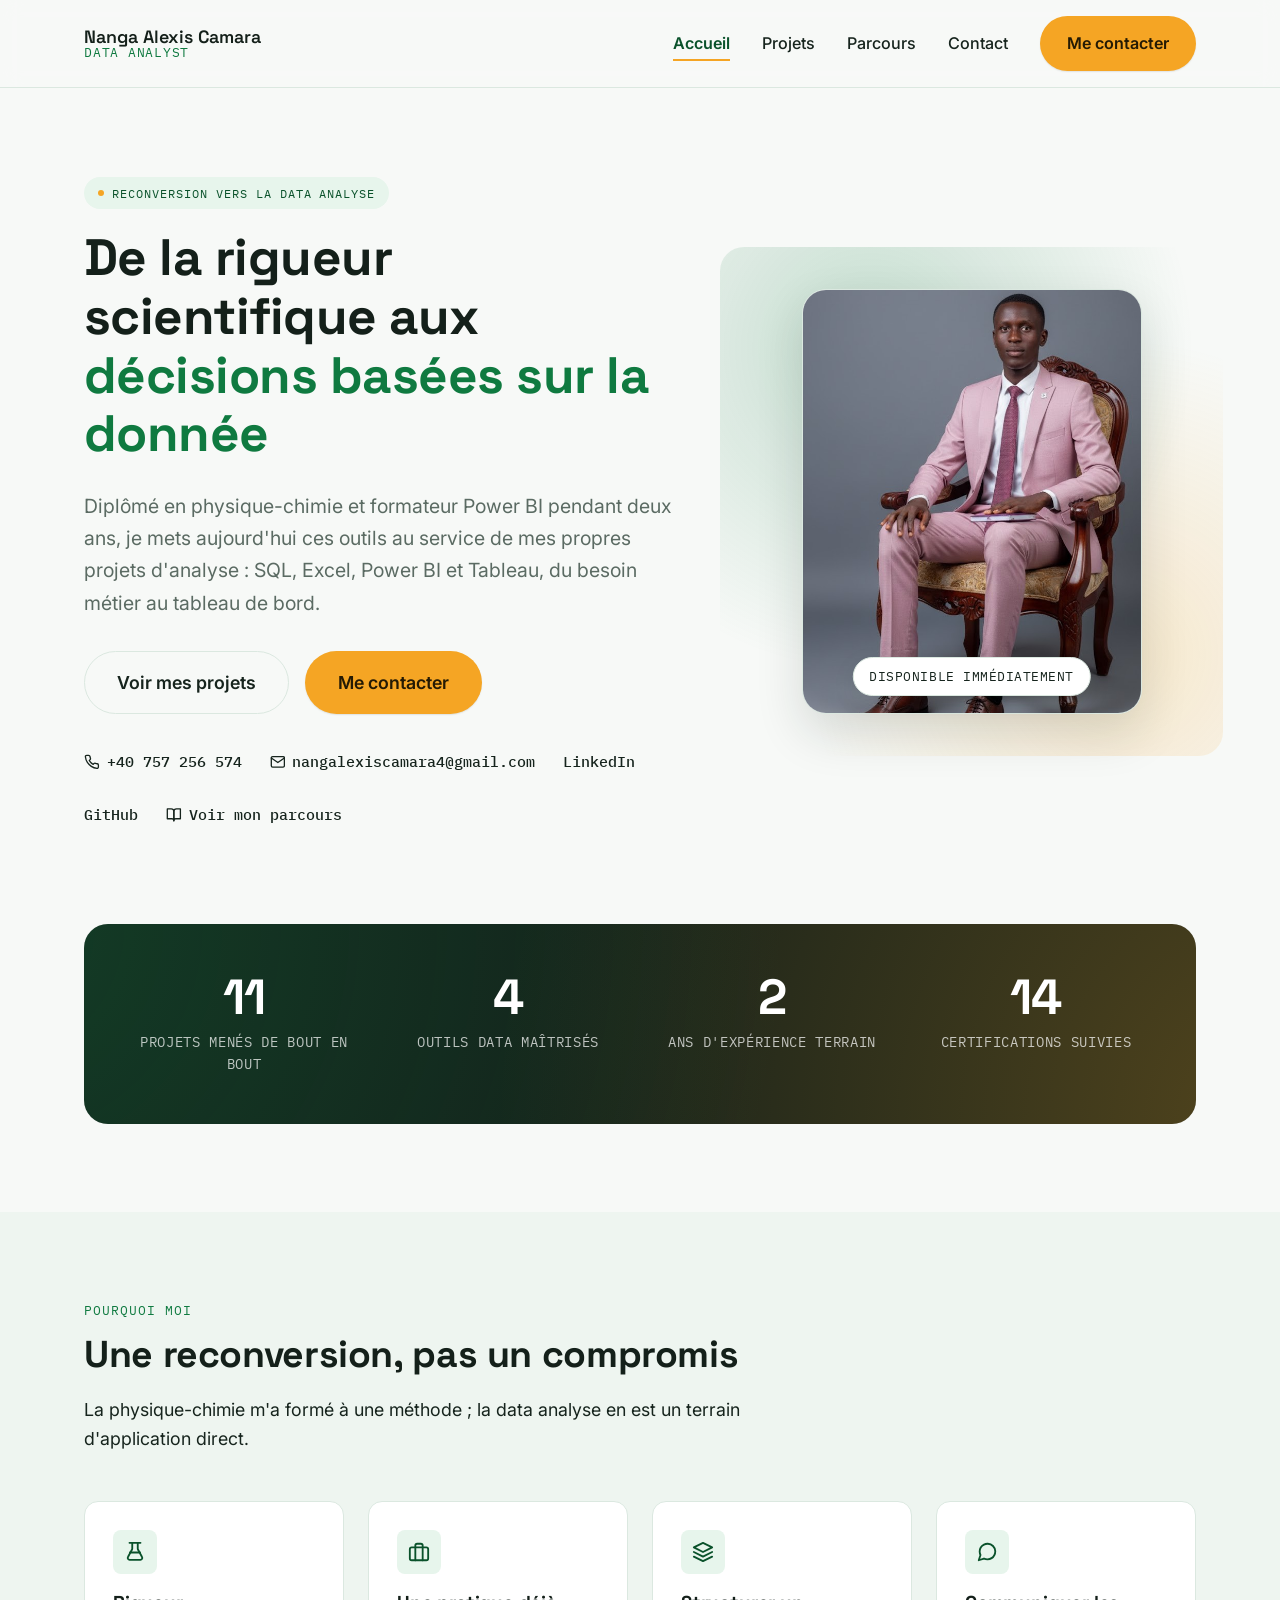
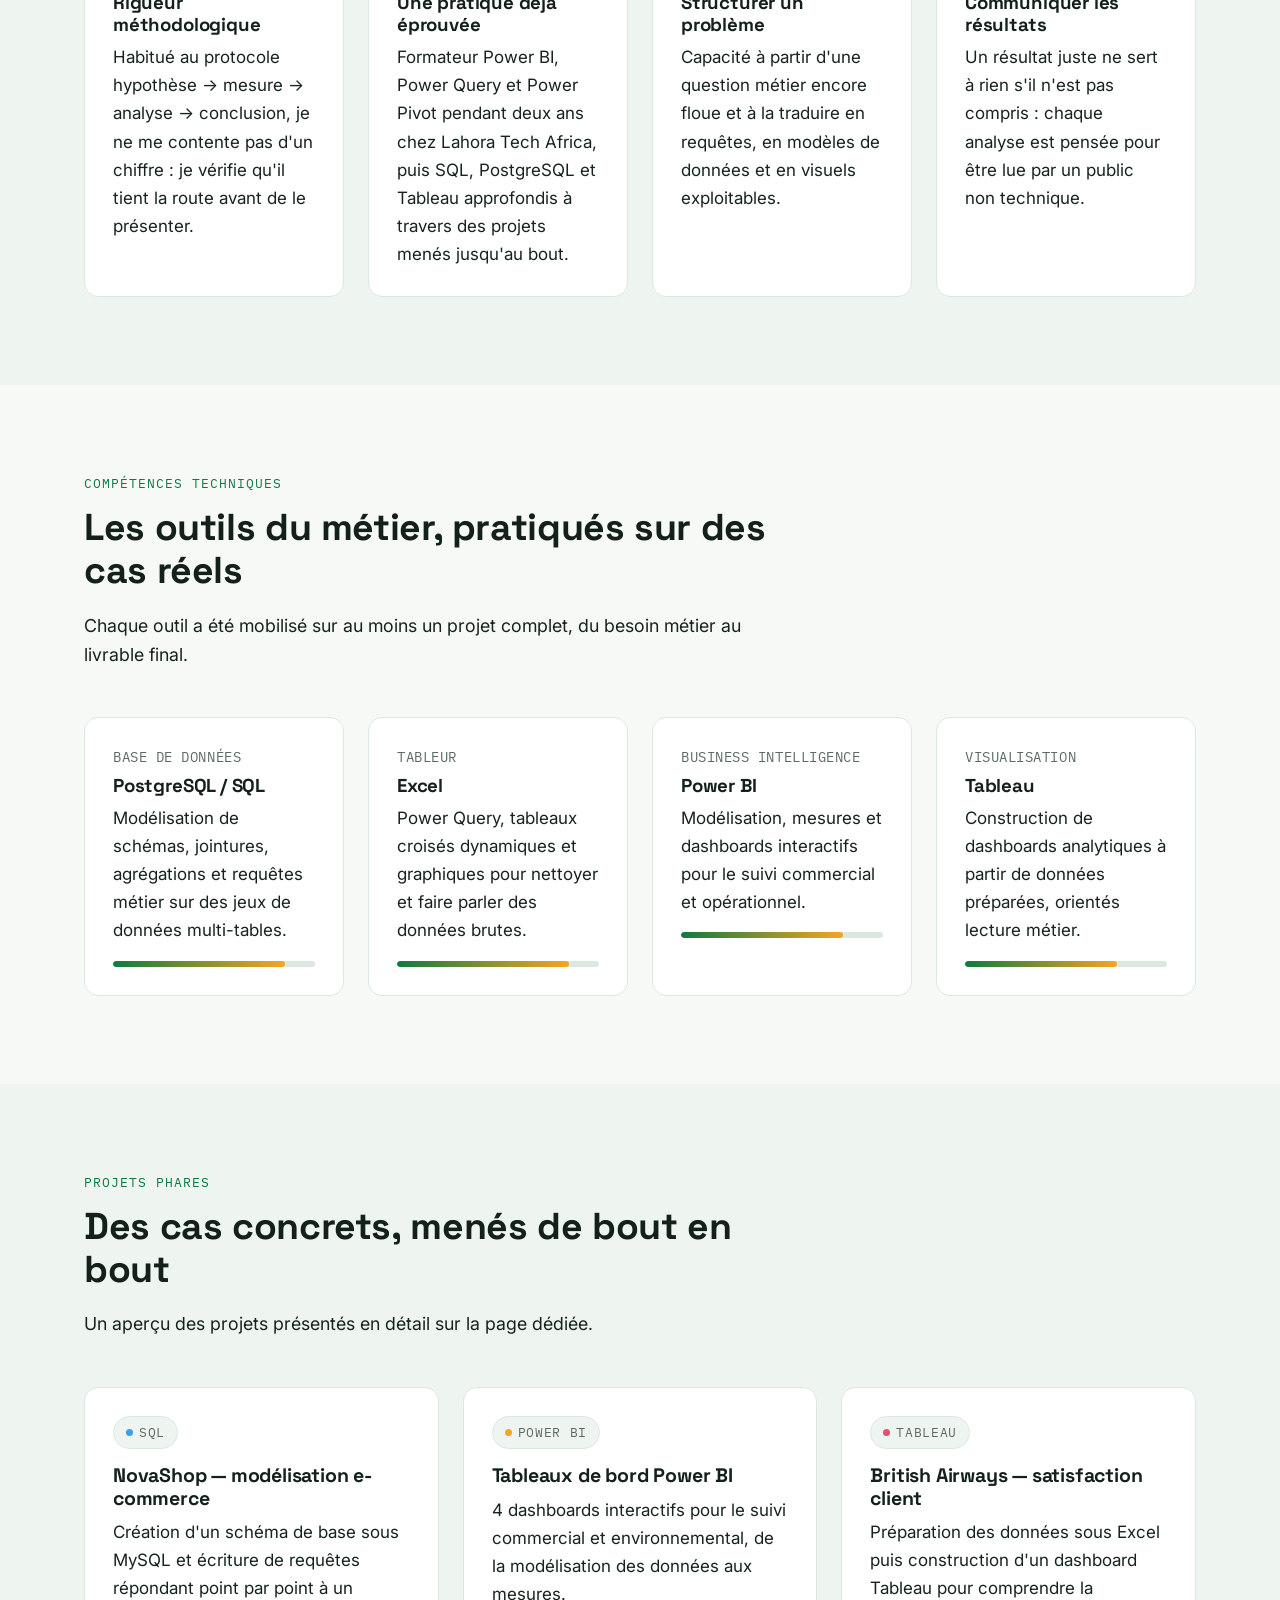
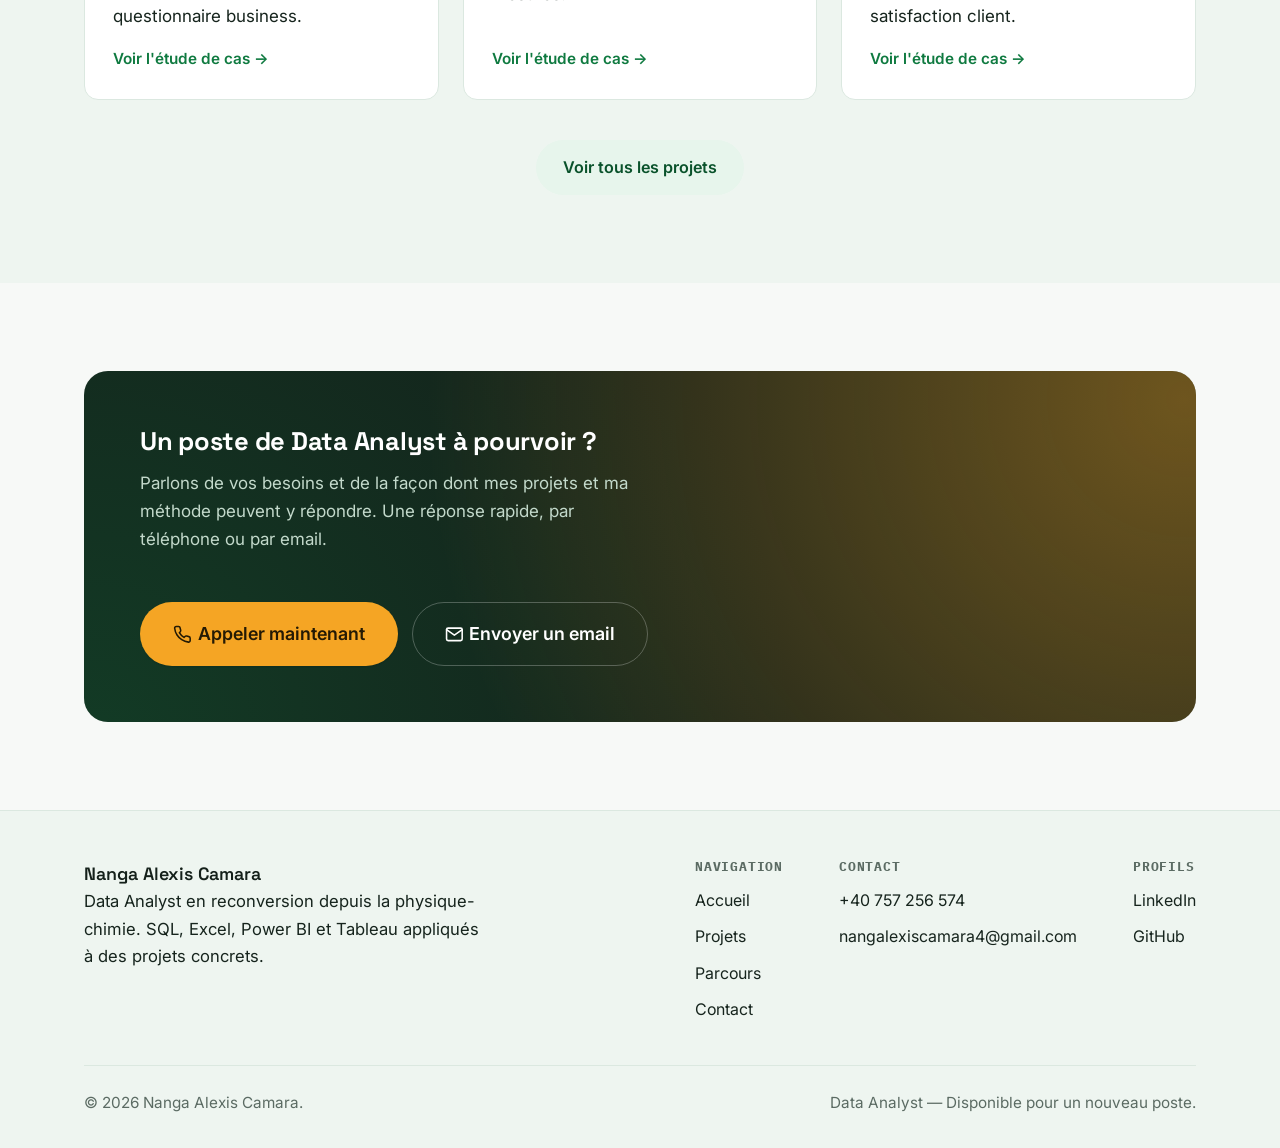
==== commit 595b8915: "Ajout du certificat IA appliquee au monde professionnel avec Claude Nouveau certificat Eureka Servic" ====
--- a/index.html
+++ b/index.html
@@ -9,7 +9,7 @@
 <link rel="preconnect" href="https://fonts.googleapis.com">
 <link rel="preconnect" href="https://fonts.gstatic.com" crossorigin>
 <link href="https://fonts.googleapis.com/css2?family=Space+Grotesk:wght@500;600;700&family=Inter:wght@400;500;600;700&family=IBM+Plex+Mono:wght@400;500&display=swap" rel="stylesheet">
-<link rel="stylesheet" href="css/style.css?v=2">
+<link rel="stylesheet" href="css/style.css?v=3">
 </head>
 <body>
 
@@ -85,7 +85,7 @@
           <div class="stat-label">Ans d'expérience terrain</div>
         </div>
         <div class="stat-item">
-          <div class="stat-number"><span data-count="13">0</span></div>
+          <div class="stat-number"><span data-count="14">0</span></div>
           <div class="stat-label">Certifications suivies</div>
         </div>
       </div>
--- a/css/style.css
+++ b/css/style.css
@@ -857,6 +857,7 @@
 .cert-item h4 { margin: 0 0 2px; font-size: 0.95rem; color: var(--ink); font-family: var(--font-body); font-weight: 600; }
 @media (prefers-color-scheme: dark) { .cert-item h4 { color: var(--text); } }
 .cert-item span { font-family: var(--font-mono); font-size: 0.8rem; color: var(--text-muted); }
+.cert-item .cert-desc { margin: 6px 0 0; font-size: 0.85rem; line-height: 1.45; color: var(--text-muted); }
 
 .lang-row { display: flex; flex-wrap: wrap; gap: 12px; }
 .lang-row .badge { font-size: 0.86rem; padding: 8px 16px; }
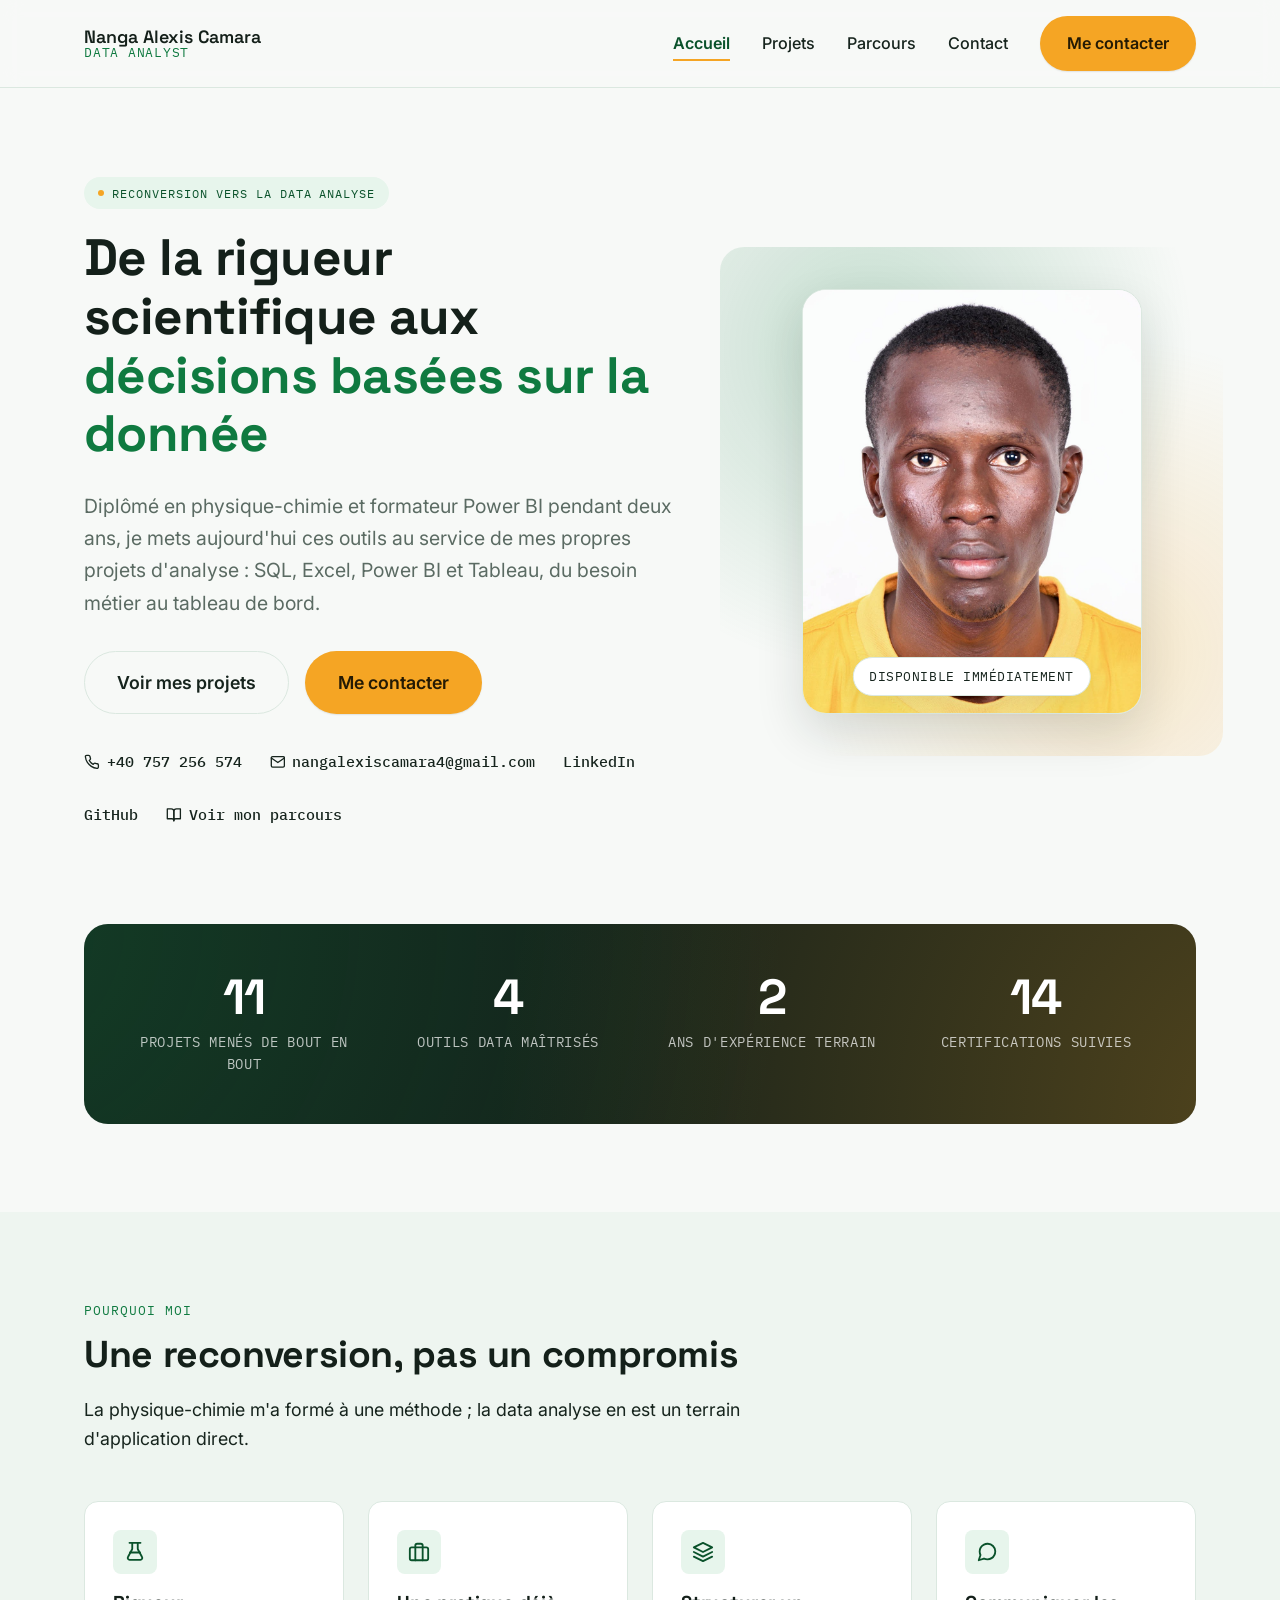
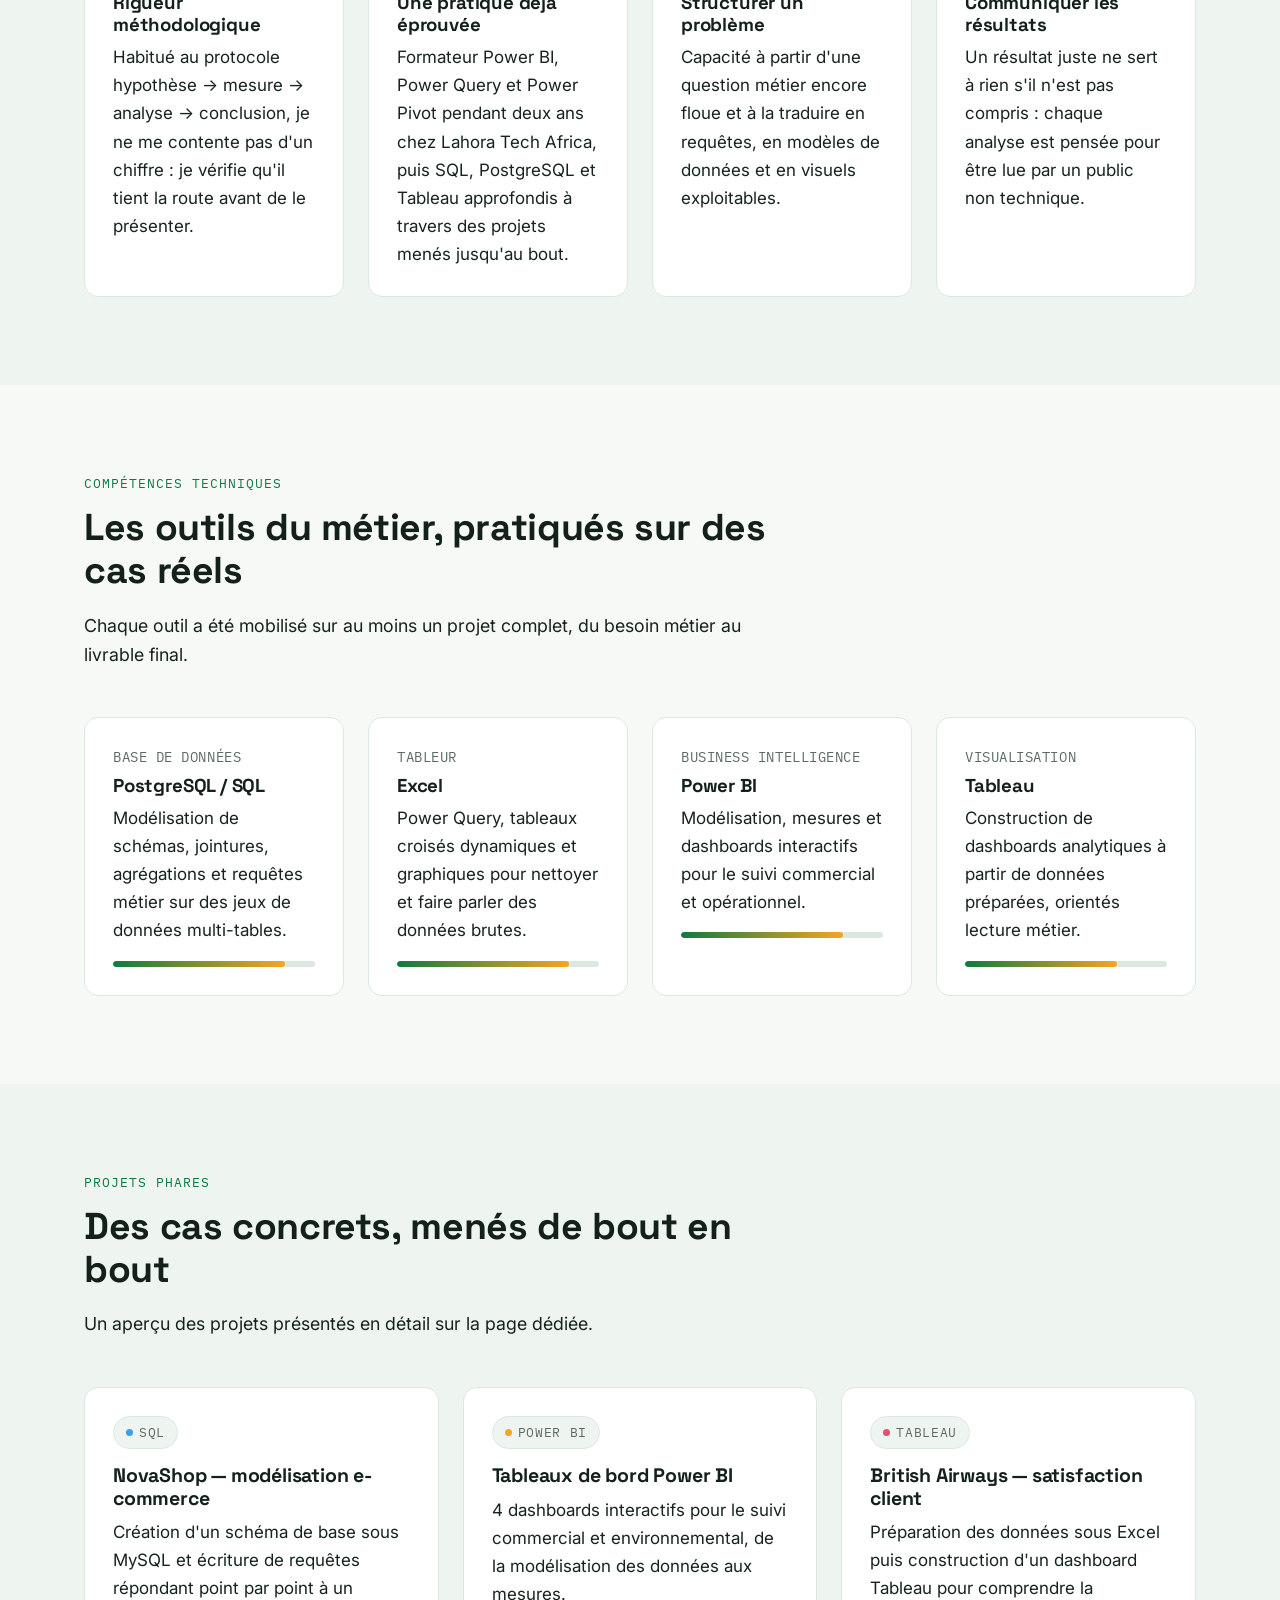
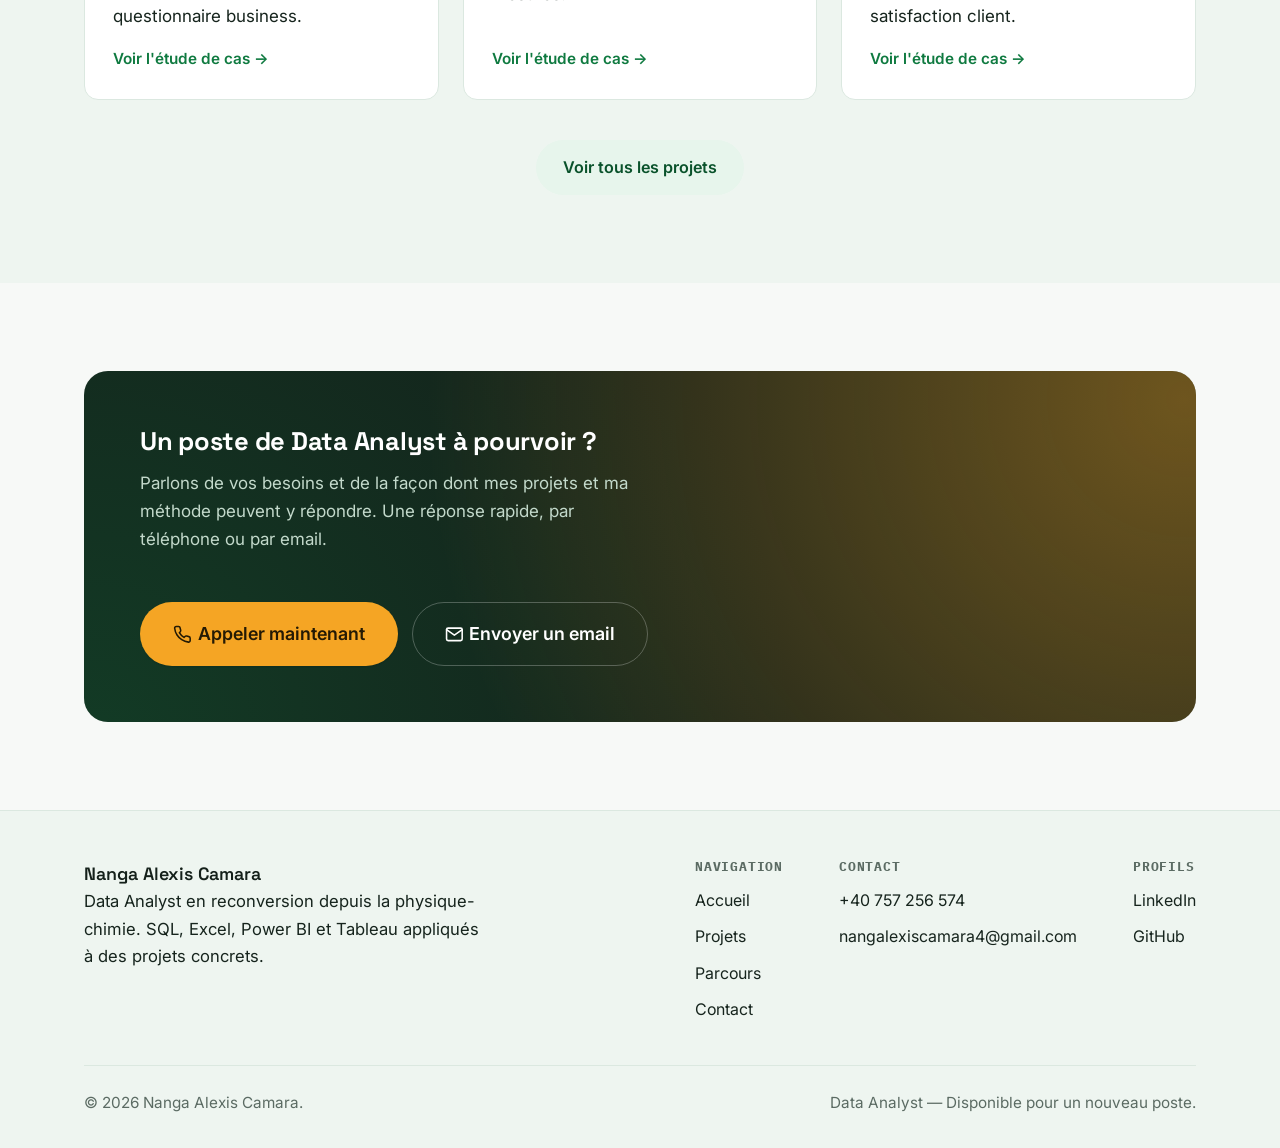
==== commit 5d92e1c0: "Nouvelle photo de profil sur la page d'accueil Co-Authored-By: Claude Opus 5.5 <noreply@anthropic.co" ====
--- a/index.html
+++ b/index.html
@@ -9,7 +9,7 @@
 <link rel="preconnect" href="https://fonts.googleapis.com">
 <link rel="preconnect" href="https://fonts.gstatic.com" crossorigin>
 <link href="https://fonts.googleapis.com/css2?family=Space+Grotesk:wght@500;600;700&family=Inter:wght@400;500;600;700&family=IBM+Plex+Mono:wght@400;500&display=swap" rel="stylesheet">
-<link rel="stylesheet" href="css/style.css?v=3">
+<link rel="stylesheet" href="css/style.css?v=4">
 </head>
 <body>
 
@@ -61,7 +61,7 @@
       </div>
       <div class="hero-portrait">
         <div class="hero-portrait-frame">
-          <img src="assets/nanga-alexis-camara.jpg" alt="Portrait de Nanga Alexis Camara">
+          <img src="assets/nanga-alexis-camara.jpg?v=2" alt="Portrait de Nanga Alexis Camara">
         </div>
         <span class="hero-portrait-tag mono">Disponible immédiatement</span>
       </div>
--- a/css/style.css
+++ b/css/style.css
@@ -887,6 +887,7 @@
 }
 .cv-download h3 { margin-bottom: 4px; }
 .cv-download p { margin-bottom: 0; }
+.cv-actions { display: flex; gap: 12px; flex-wrap: wrap; }
 
 /* ---------- Contact page ---------- */
 .contact-hero { padding-bottom: 48px; text-align: center; }
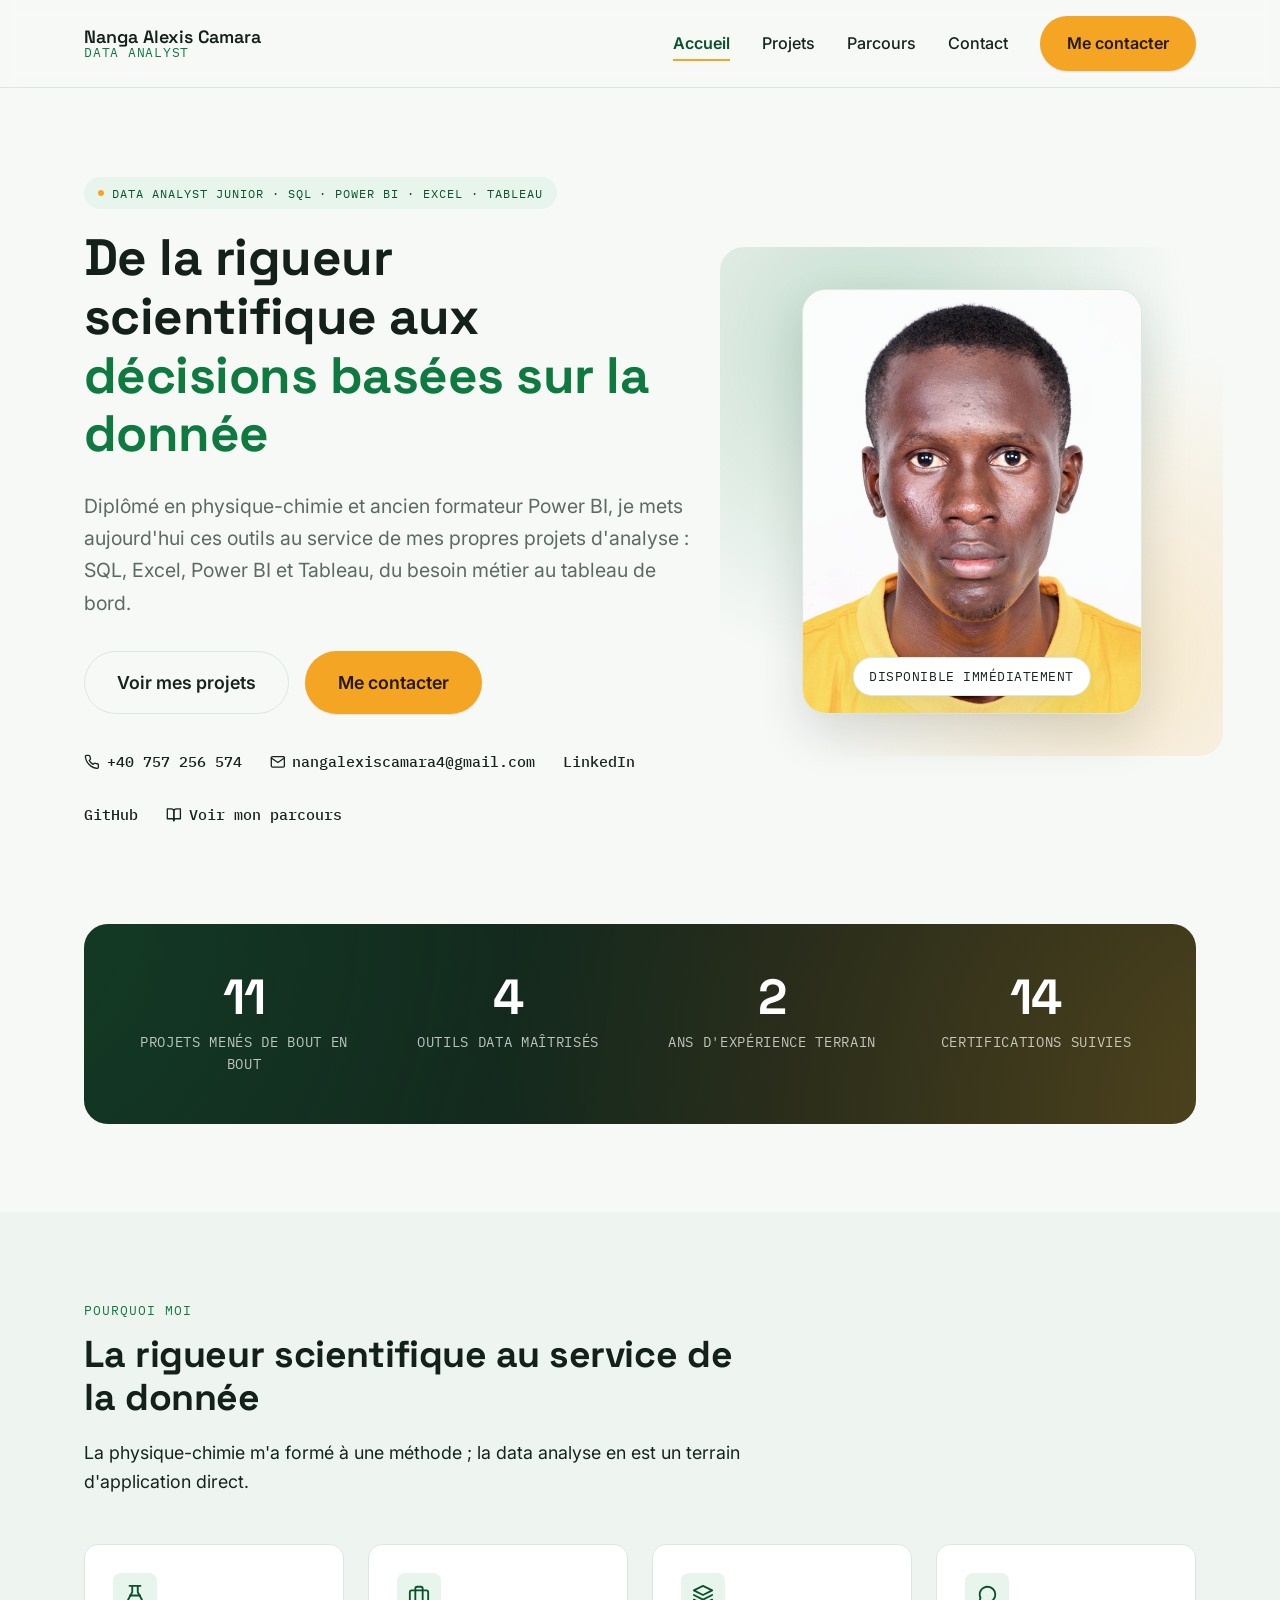
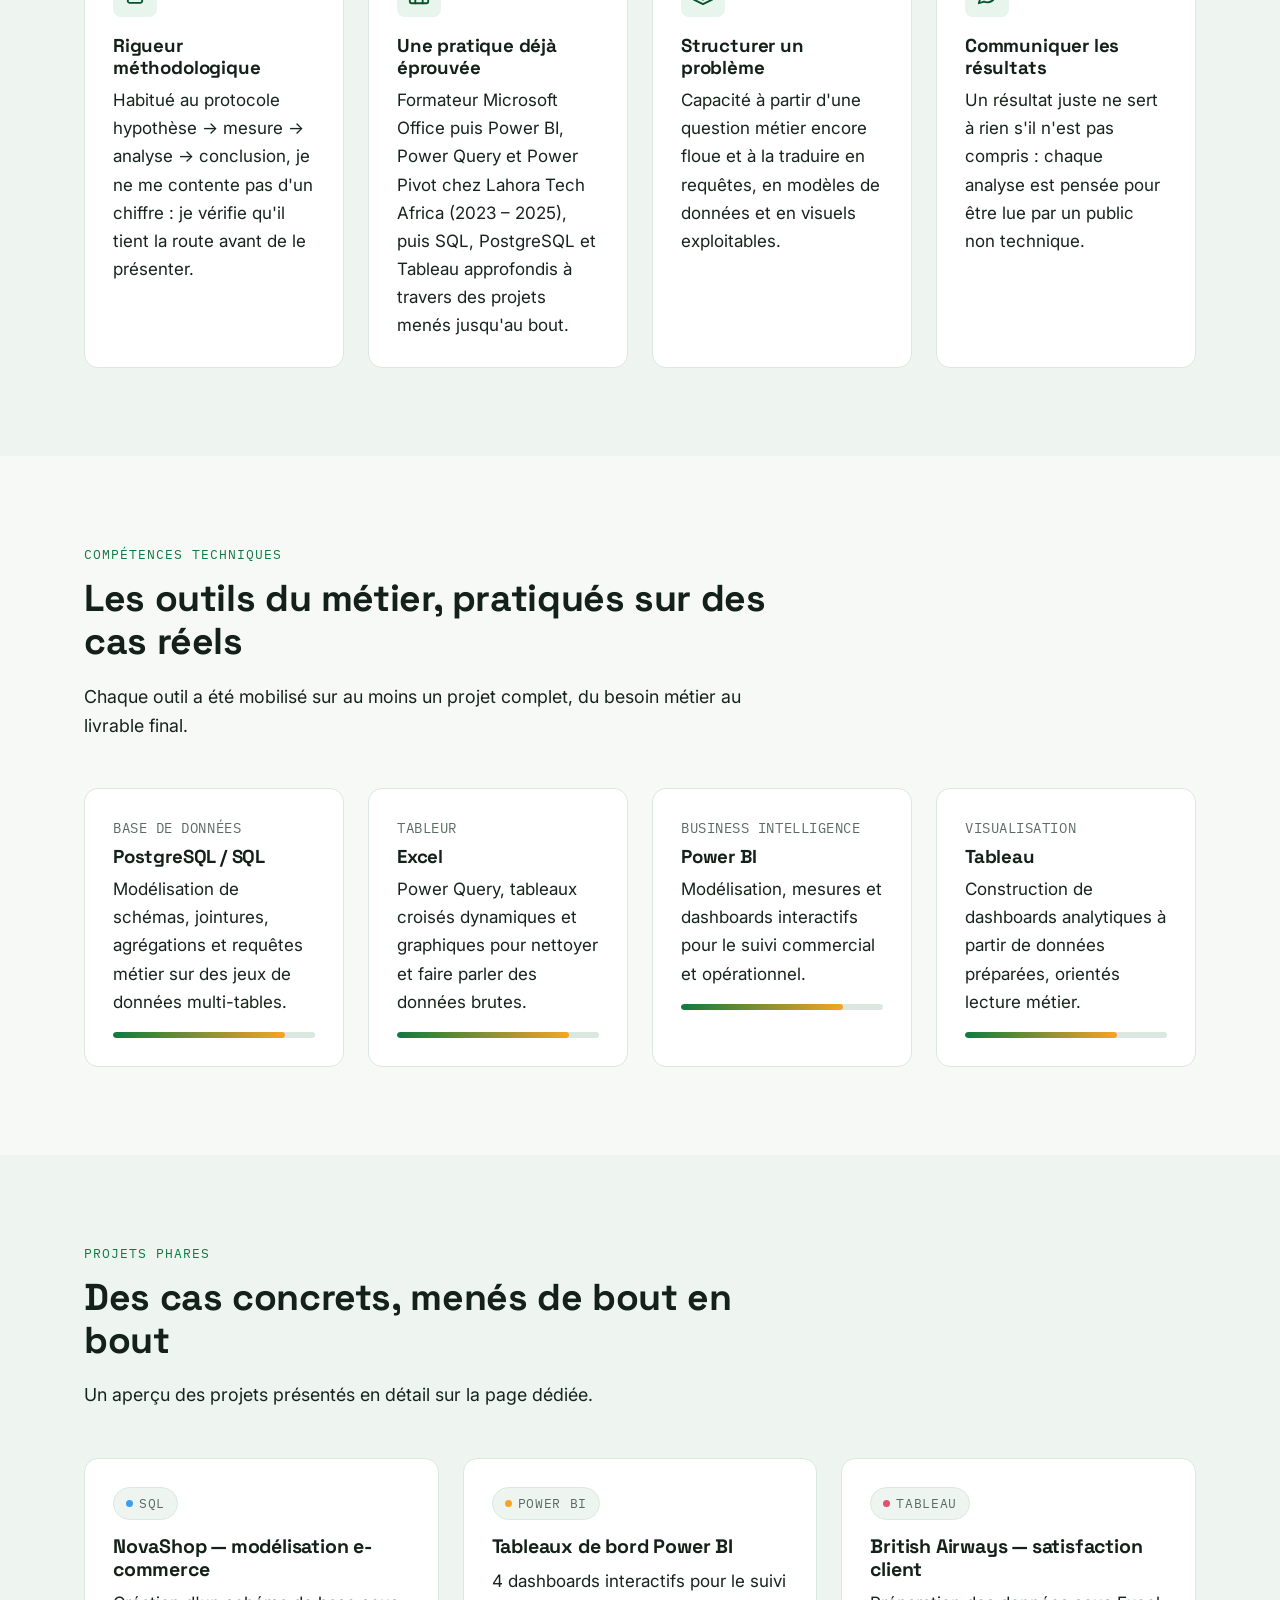
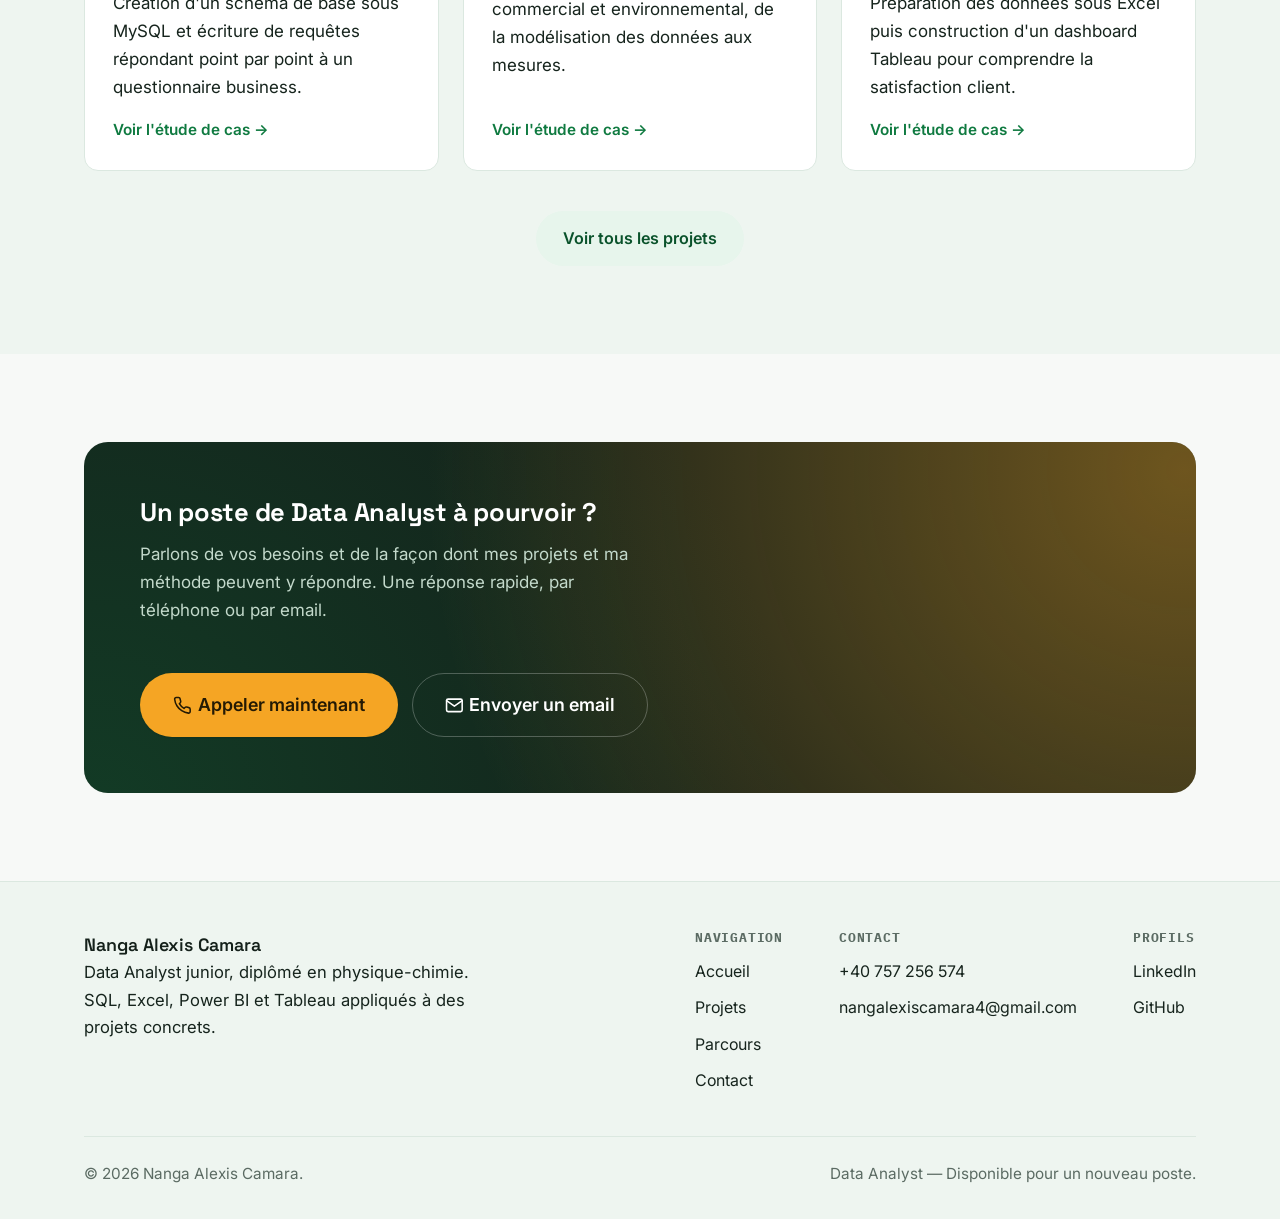
==== commit c7934aa3: "Portfolio : correction PharmaCare, CV a jour, retrait du terme reconversion Co-Authored-By: Claude O" ====
--- a/index.html
+++ b/index.html
@@ -4,7 +4,7 @@
 <meta charset="UTF-8">
 <meta name="viewport" content="width=device-width, initial-scale=1.0">
 <title>Nanga Alexis Camara — Data Analyst | SQL, Excel, Power BI, Tableau</title>
-<meta name="description" content="Nanga Alexis Camara, Data Analyst en reconversion depuis la physique-chimie. Projets concrets en SQL, Excel, Power BI et Tableau. Disponible pour un poste de Data Analyst.">
+<meta name="description" content="Nanga Alexis Camara, Data Analyst junior diplômé en physique-chimie. Projets concrets en SQL, Excel, Power BI et Tableau. Disponible pour un poste de Data Analyst.">
 <link rel="icon" type="image/svg+xml" href="assets/favicon.svg">
 <link rel="preconnect" href="https://fonts.googleapis.com">
 <link rel="preconnect" href="https://fonts.gstatic.com" crossorigin>
@@ -41,10 +41,10 @@
   <section class="hero">
     <div class="container hero-grid">
       <div>
-        <span class="eyebrow">Reconversion vers la data analyse</span>
+        <span class="eyebrow">Data Analyst Junior · SQL · Power BI · Excel · Tableau</span>
         <h1>De la rigueur scientifique aux <span class="accent">décisions basées sur la donnée</span></h1>
         <p class="hero-subtitle">
-          Diplômé en physique-chimie et formateur Power BI pendant deux ans, je mets aujourd'hui ces outils au service
+          Diplômé en physique-chimie et ancien formateur Power BI, je mets aujourd'hui ces outils au service
           de mes propres projets d'analyse&nbsp;: SQL, Excel, Power BI et Tableau, du besoin métier au tableau de bord.
         </p>
         <div class="hero-ctas">
@@ -97,7 +97,7 @@
     <div class="container">
       <div class="section-head">
         <span class="section-label">Pourquoi moi</span>
-        <h2>Une reconversion, pas un compromis</h2>
+        <h2>La rigueur scientifique au service de la donnée</h2>
         <p>La physique-chimie m'a formé à une méthode&nbsp;; la data analyse en est un terrain d'application direct.</p>
       </div>
       <div class="grid grid-4">
@@ -109,7 +109,7 @@
         <div class="card" data-reveal>
           <div class="card-icon"><svg class="icon" viewBox="0 0 24 24"><rect x="2" y="7" width="20" height="14" rx="2"/><path d="M16 21V5a2 2 0 0 0-2-2h-4a2 2 0 0 0-2 2v16"/></svg></div>
           <h3>Une pratique déjà éprouvée</h3>
-          <p>Formateur Power BI, Power Query et Power Pivot pendant deux ans chez Lahora Tech Africa, puis SQL, PostgreSQL et Tableau approfondis à travers des projets menés jusqu'au bout.</p>
+          <p>Formateur Microsoft Office puis Power BI, Power Query et Power Pivot chez Lahora Tech Africa (2023 – 2025), puis SQL, PostgreSQL et Tableau approfondis à travers des projets menés jusqu'au bout.</p>
         </div>
         <div class="card" data-reveal>
           <div class="card-icon"><svg class="icon" viewBox="0 0 24 24"><polygon points="12 2 2 7 12 12 22 7 12 2"/><polyline points="2 17 12 22 22 17"/><polyline points="2 12 12 17 22 12"/></svg></div>
@@ -219,7 +219,7 @@
     <div class="footer-grid">
       <div class="footer-brand">
         <span class="brand-name">Nanga Alexis Camara</span>
-        <p>Data Analyst en reconversion depuis la physique-chimie. SQL, Excel, Power BI et Tableau appliqués à des projets concrets.</p>
+        <p>Data Analyst junior, diplômé en physique-chimie. SQL, Excel, Power BI et Tableau appliqués à des projets concrets.</p>
       </div>
       <div class="footer-links">
         <div class="footer-col">
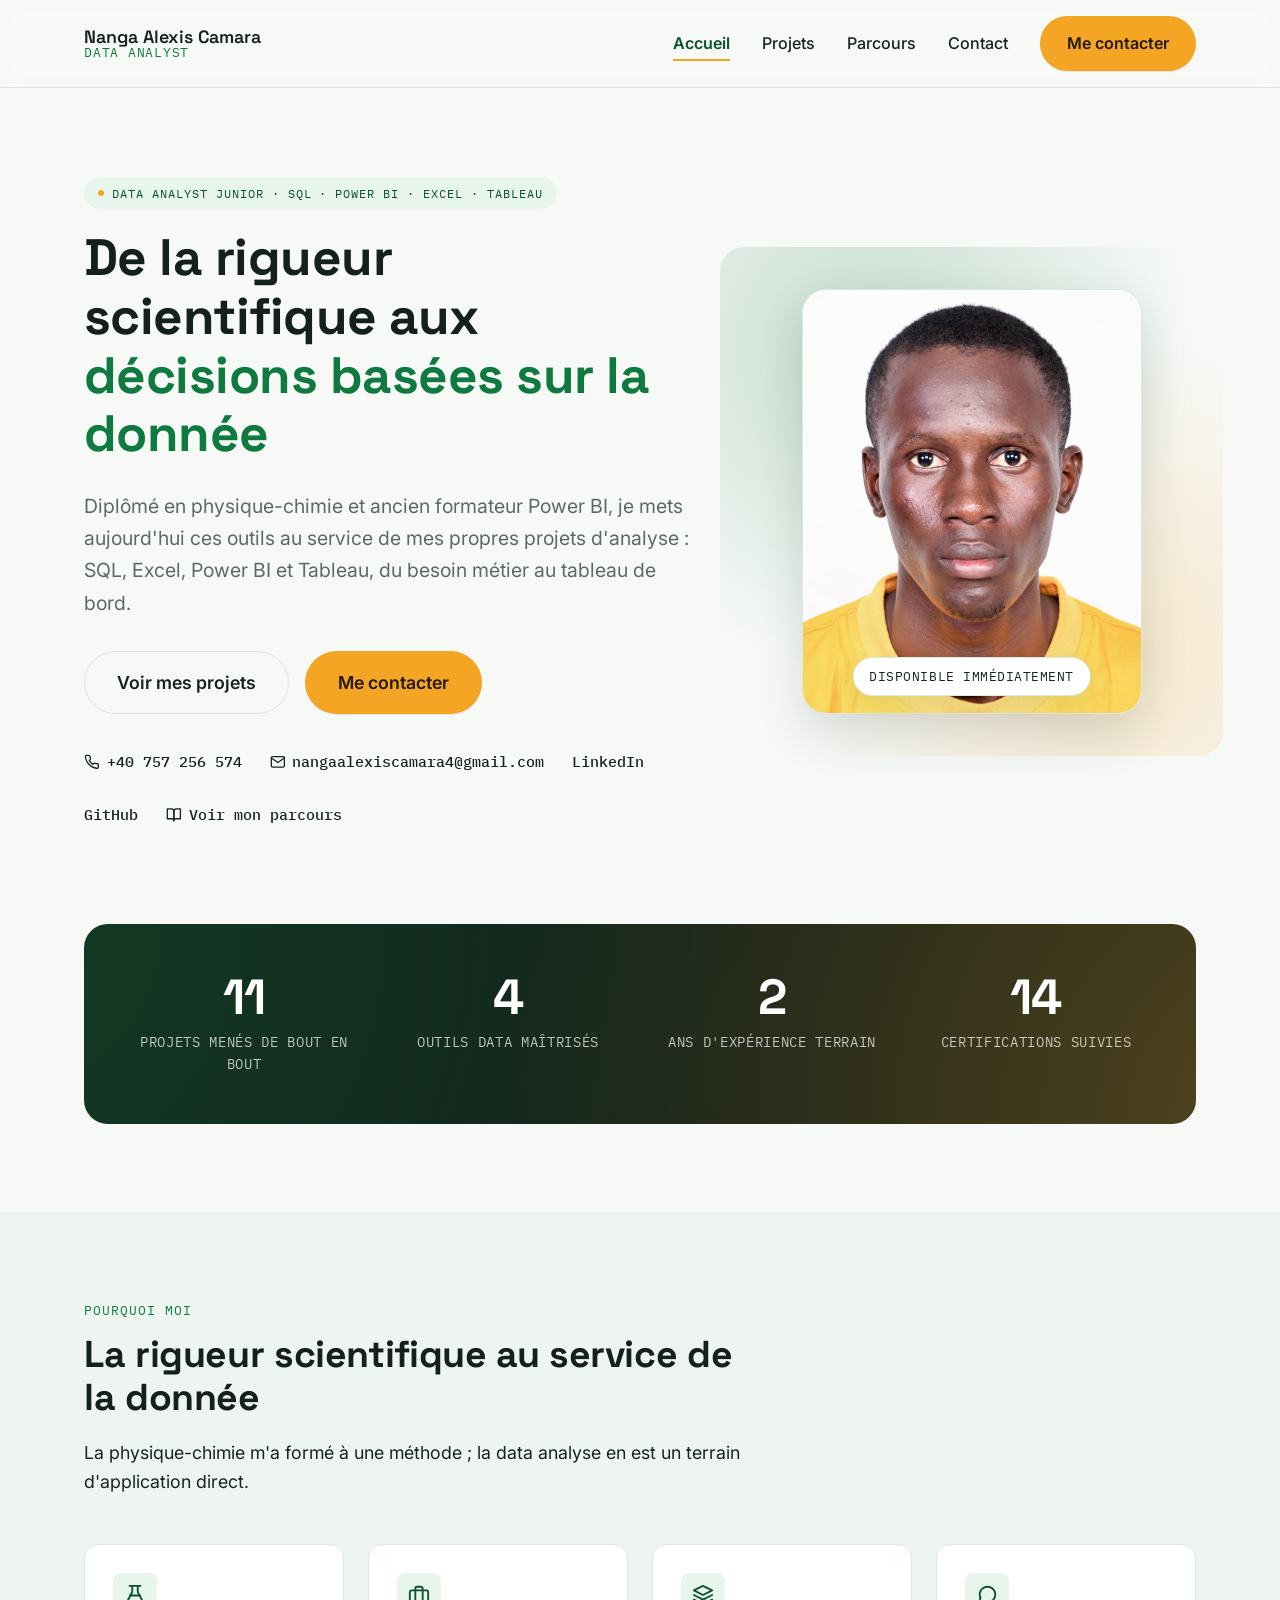
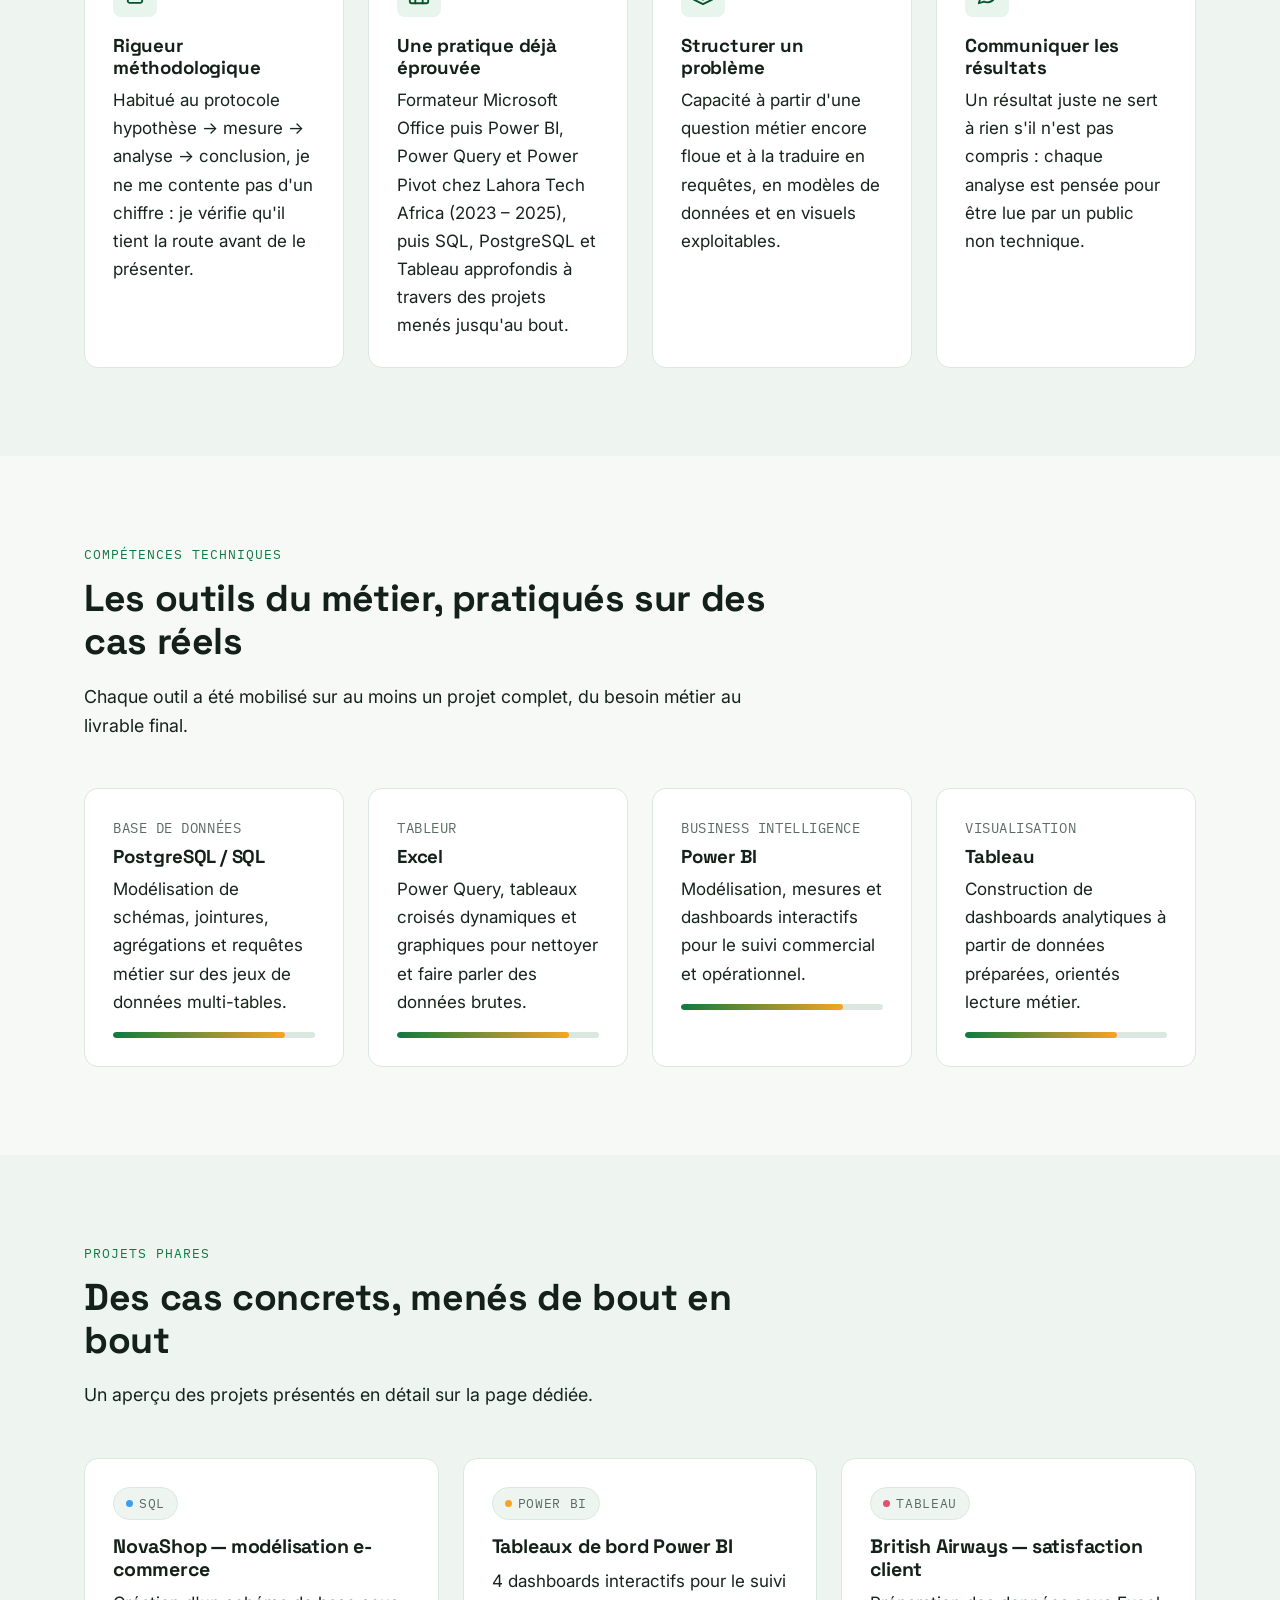
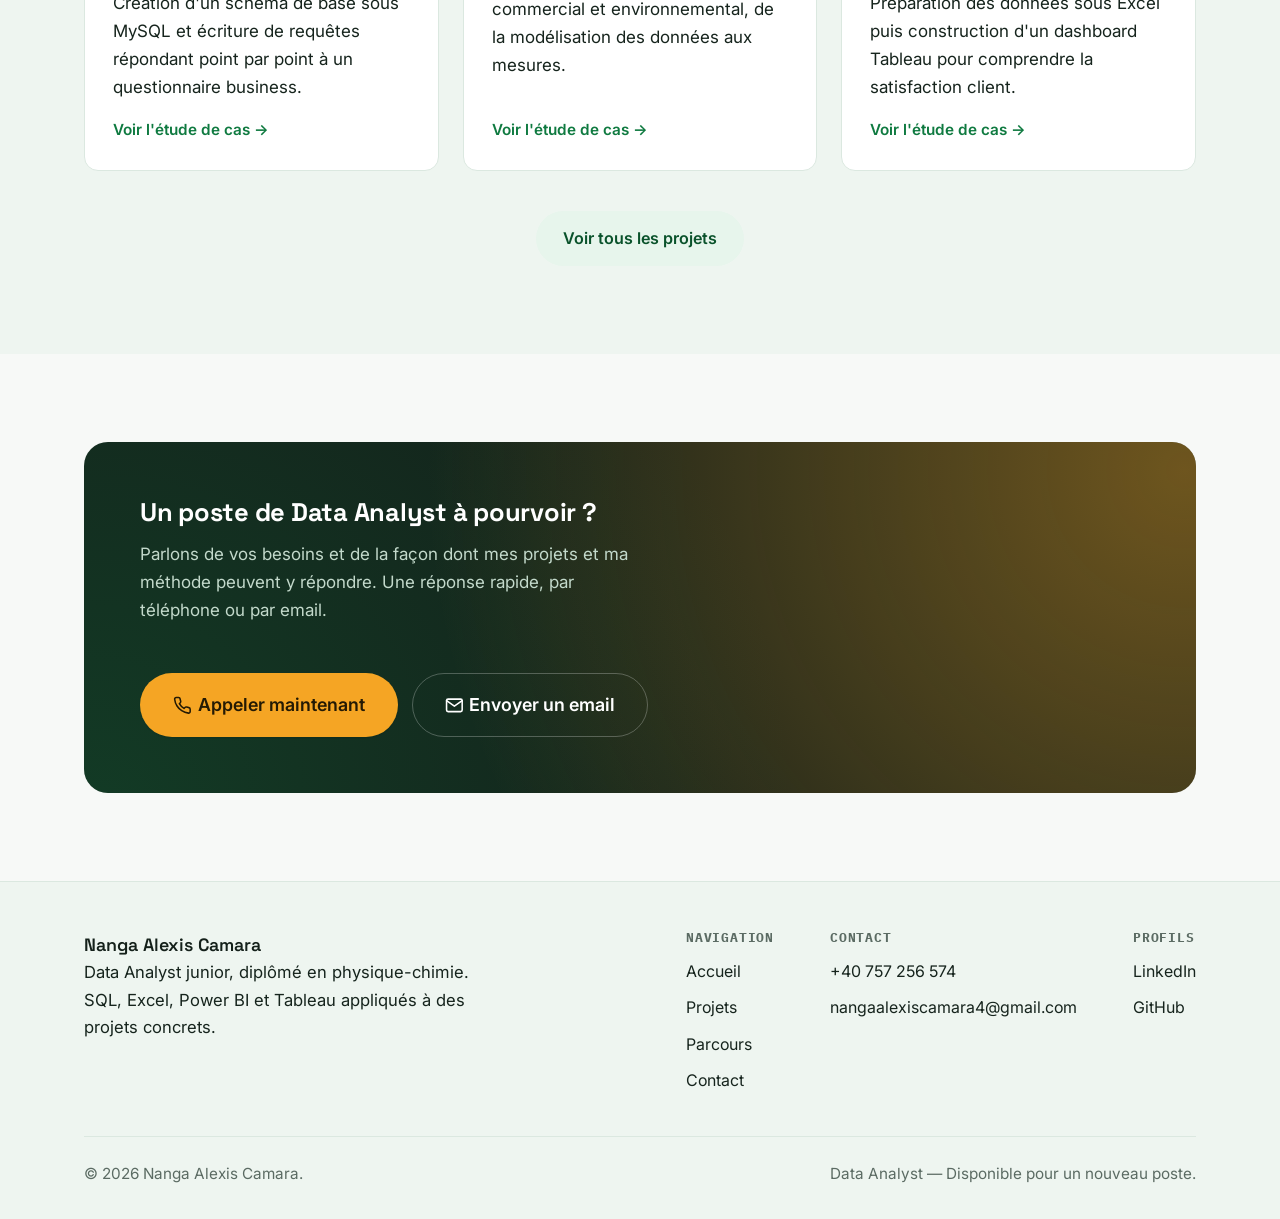
==== commit d0b13d09: "Correction de l'adresse e-mail sur tout le site L'adresse affichee et les liens mailto pointaient ve" ====
--- a/index.html
+++ b/index.html
@@ -53,7 +53,7 @@
         </div>
         <div class="hero-meta">
           <a href="tel:+40757256574"><svg class="icon" viewBox="0 0 24 24"><path d="M22 16.92v3a2 2 0 0 1-2.18 2 19.79 19.79 0 0 1-8.63-3.07 19.5 19.5 0 0 1-6-6 19.79 19.79 0 0 1-3.07-8.67A2 2 0 0 1 4.11 2h3a2 2 0 0 1 2 1.72c.127.96.361 1.903.7 2.81a2 2 0 0 1-.45 2.11L8.09 9.91a16 16 0 0 0 6 6l1.27-1.27a2 2 0 0 1 2.11-.45c.907.339 1.85.573 2.81.7A2 2 0 0 1 22 16.92z"/></svg> +40 757 256 574</a>
-          <a href="mailto:nangalexiscamara4@gmail.com"><svg class="icon" viewBox="0 0 24 24"><path d="M4 4h16a2 2 0 0 1 2 2v12a2 2 0 0 1-2 2H4a2 2 0 0 1-2-2V6a2 2 0 0 1 2-2z"/><path d="m22 6-10 7L2 6"/></svg> nangalexiscamara4@gmail.com</a>
+          <a href="mailto:nangaalexiscamara4@gmail.com"><svg class="icon" viewBox="0 0 24 24"><path d="M4 4h16a2 2 0 0 1 2 2v12a2 2 0 0 1-2 2H4a2 2 0 0 1-2-2V6a2 2 0 0 1 2-2z"/><path d="m22 6-10 7L2 6"/></svg> nangaalexiscamara4@gmail.com</a>
           <a href="https://www.linkedin.com/in/nanga-alexis-camara-292045242" target="_blank" rel="noopener">LinkedIn</a>
           <a href="https://github.com/nangaalexiscamara4pixel" target="_blank" rel="noopener">GitHub</a>
           <a href="parcours.html"><svg class="icon" viewBox="0 0 24 24"><path d="M2 3h6a4 4 0 0 1 4 4v14a3 3 0 0 0-3-3H2z"/><path d="M22 3h-6a4 4 0 0 0-4 4v14a3 3 0 0 1 3-3h7z"/></svg> Voir mon parcours</a>
@@ -206,7 +206,7 @@
         </div>
         <div class="cta-banner-actions">
           <a href="tel:+40757256574" class="btn btn-primary btn-lg"><svg class="icon" viewBox="0 0 24 24"><path d="M22 16.92v3a2 2 0 0 1-2.18 2 19.79 19.79 0 0 1-8.63-3.07 19.5 19.5 0 0 1-6-6 19.79 19.79 0 0 1-3.07-8.67A2 2 0 0 1 4.11 2h3a2 2 0 0 1 2 1.72c.127.96.361 1.903.7 2.81a2 2 0 0 1-.45 2.11L8.09 9.91a16 16 0 0 0 6 6l1.27-1.27a2 2 0 0 1 2.11-.45c.907.339 1.85.573 2.81.7A2 2 0 0 1 22 16.92z"/></svg> Appeler maintenant</a>
-          <a href="mailto:nangalexiscamara4@gmail.com" class="btn btn-outline btn-lg"><svg class="icon" viewBox="0 0 24 24"><path d="M4 4h16a2 2 0 0 1 2 2v12a2 2 0 0 1-2 2H4a2 2 0 0 1-2-2V6a2 2 0 0 1 2-2z"/><path d="m22 6-10 7L2 6"/></svg> Envoyer un email</a>
+          <a href="mailto:nangaalexiscamara4@gmail.com" class="btn btn-outline btn-lg"><svg class="icon" viewBox="0 0 24 24"><path d="M4 4h16a2 2 0 0 1 2 2v12a2 2 0 0 1-2 2H4a2 2 0 0 1-2-2V6a2 2 0 0 1 2-2z"/><path d="m22 6-10 7L2 6"/></svg> Envoyer un email</a>
         </div>
       </div>
     </div>
@@ -232,7 +232,7 @@
         <div class="footer-col">
           <h4>Contact</h4>
           <a href="tel:+40757256574">+40 757 256 574</a>
-          <a href="mailto:nangalexiscamara4@gmail.com">nangalexiscamara4@gmail.com</a>
+          <a href="mailto:nangaalexiscamara4@gmail.com">nangaalexiscamara4@gmail.com</a>
         </div>
         <div class="footer-col">
           <h4>Profils</h4>
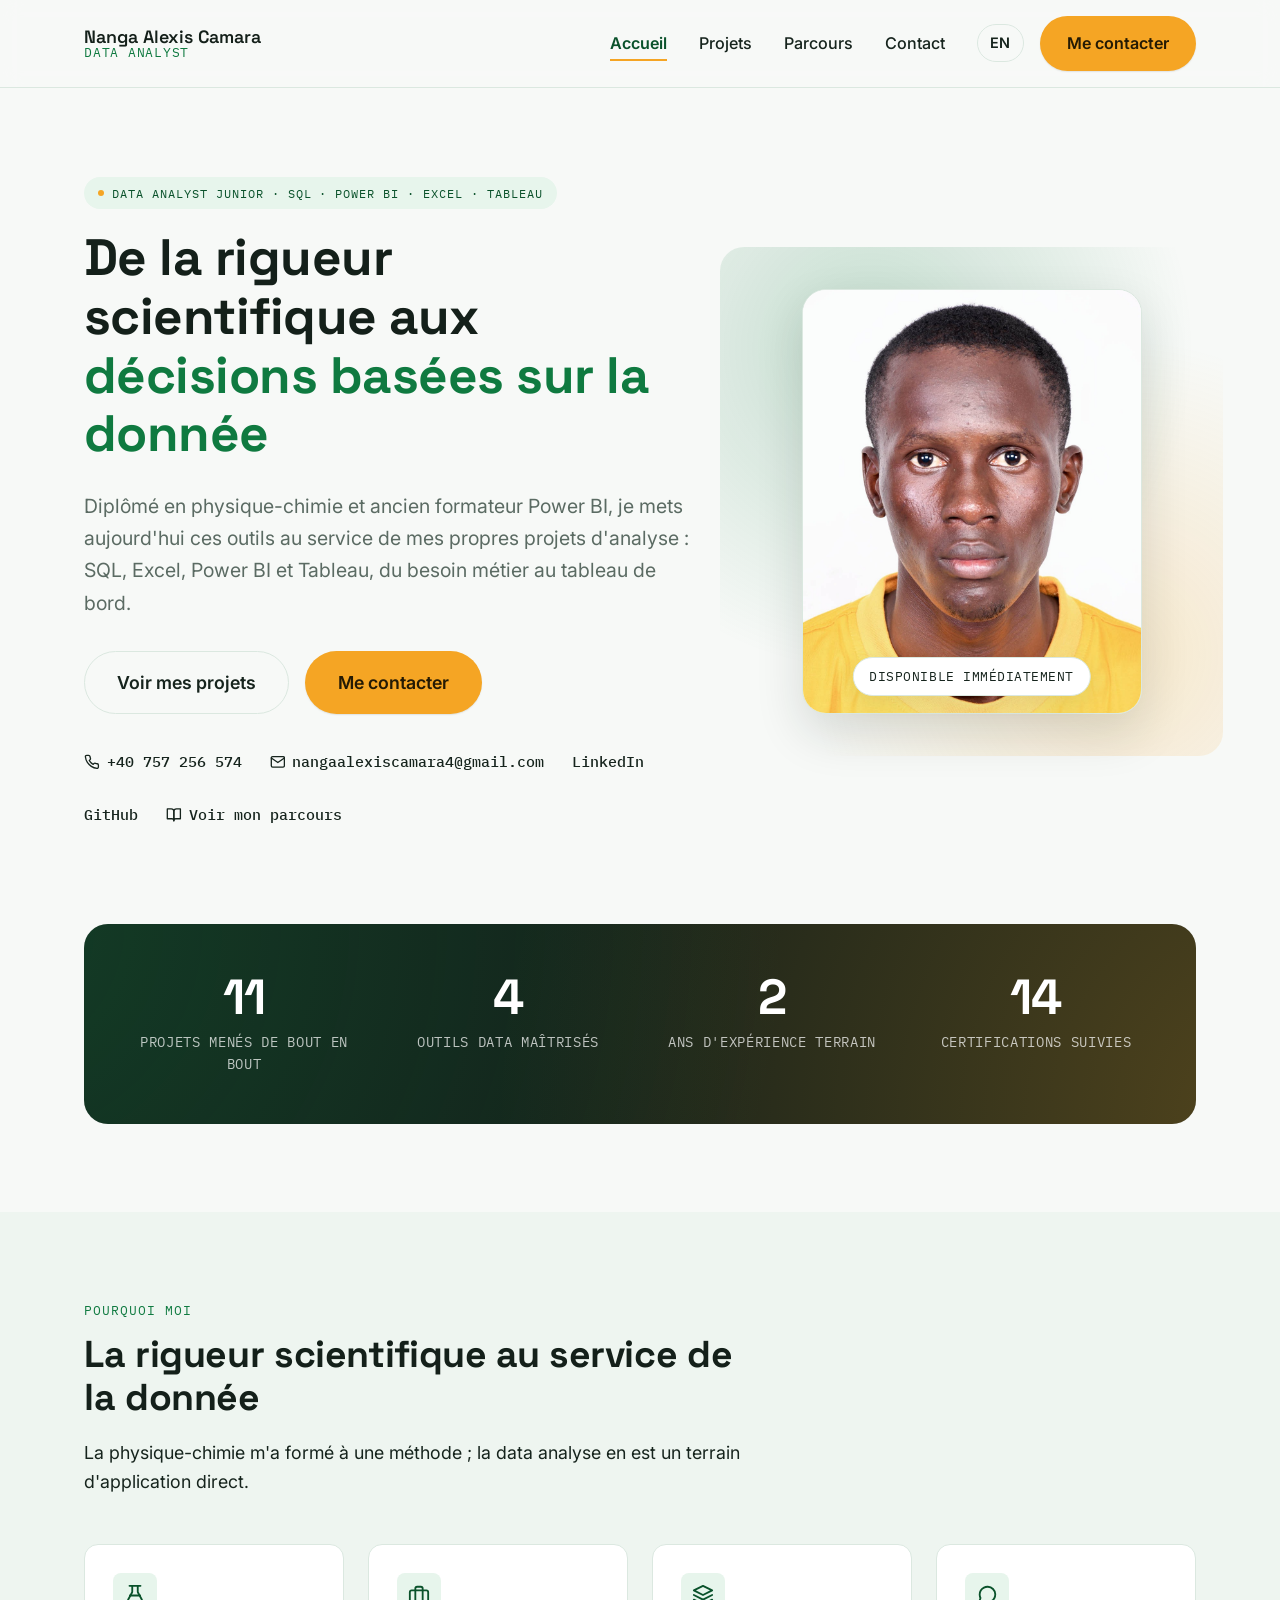
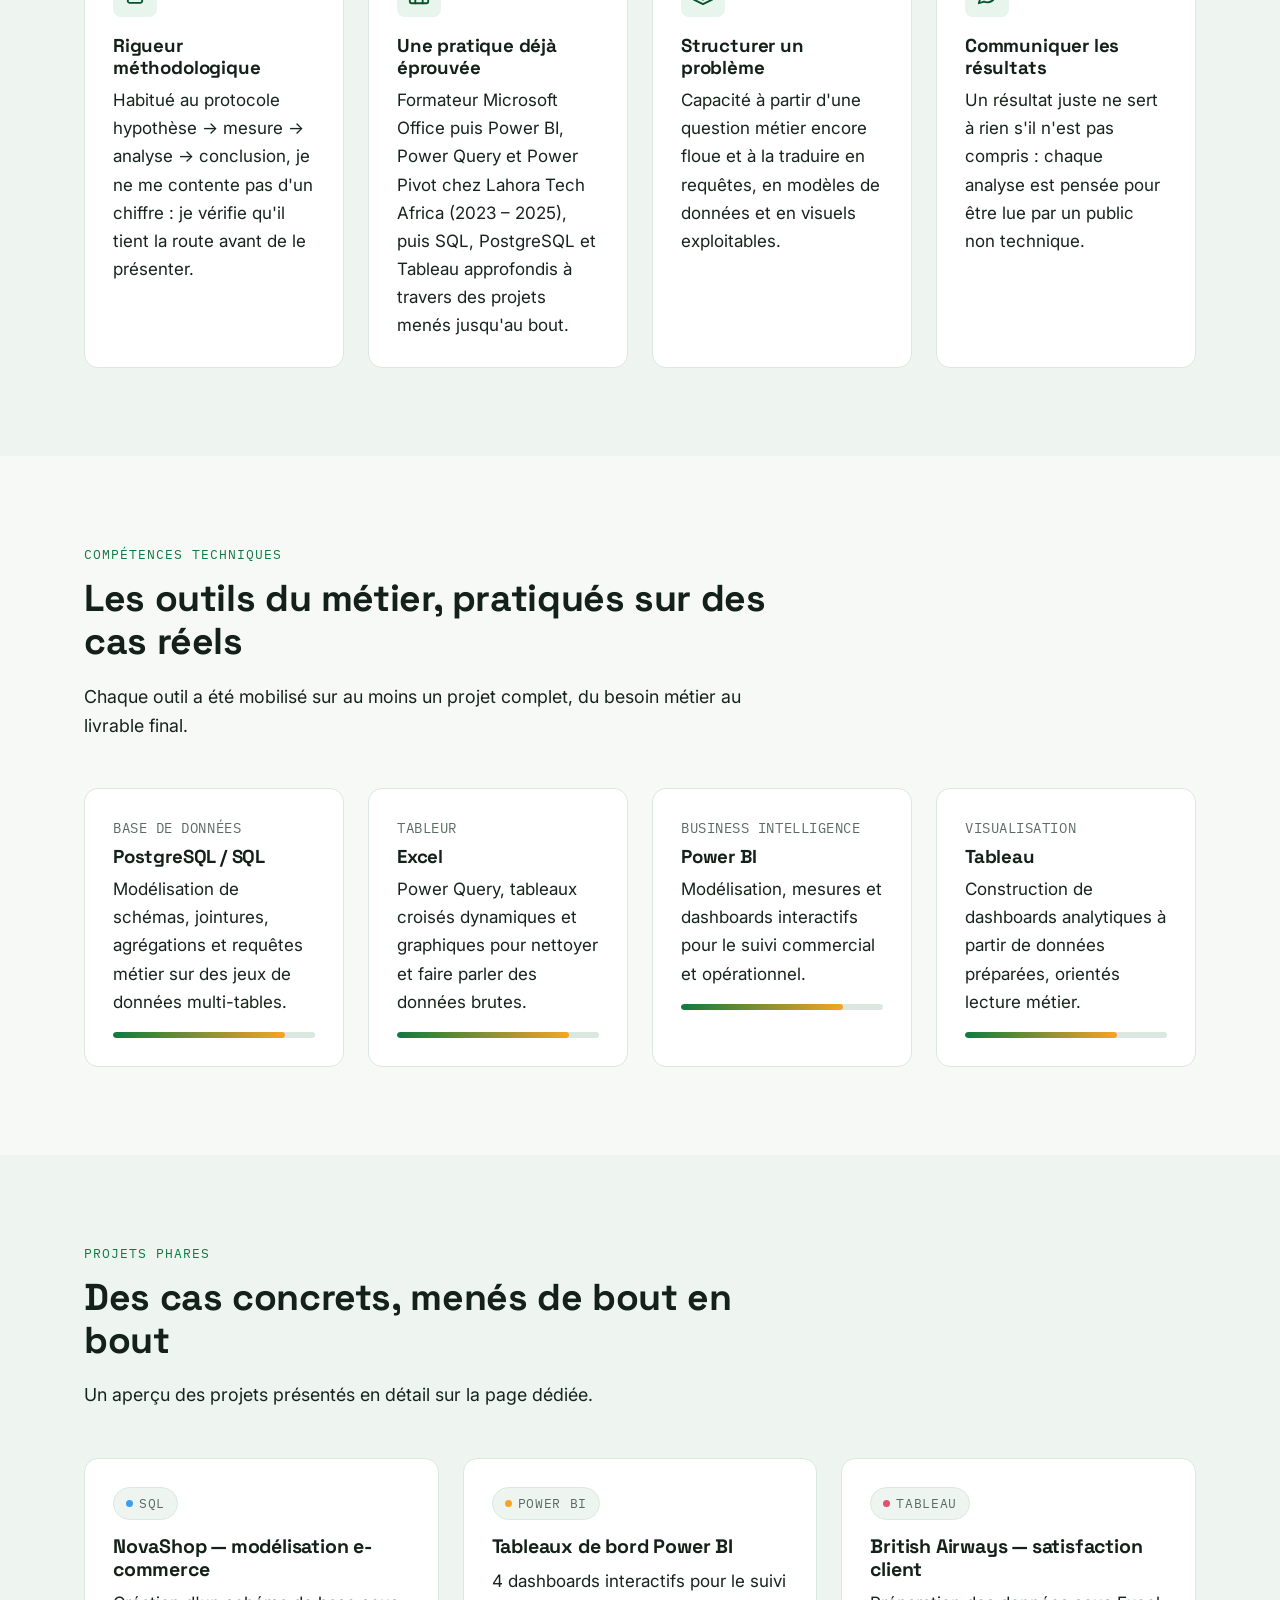
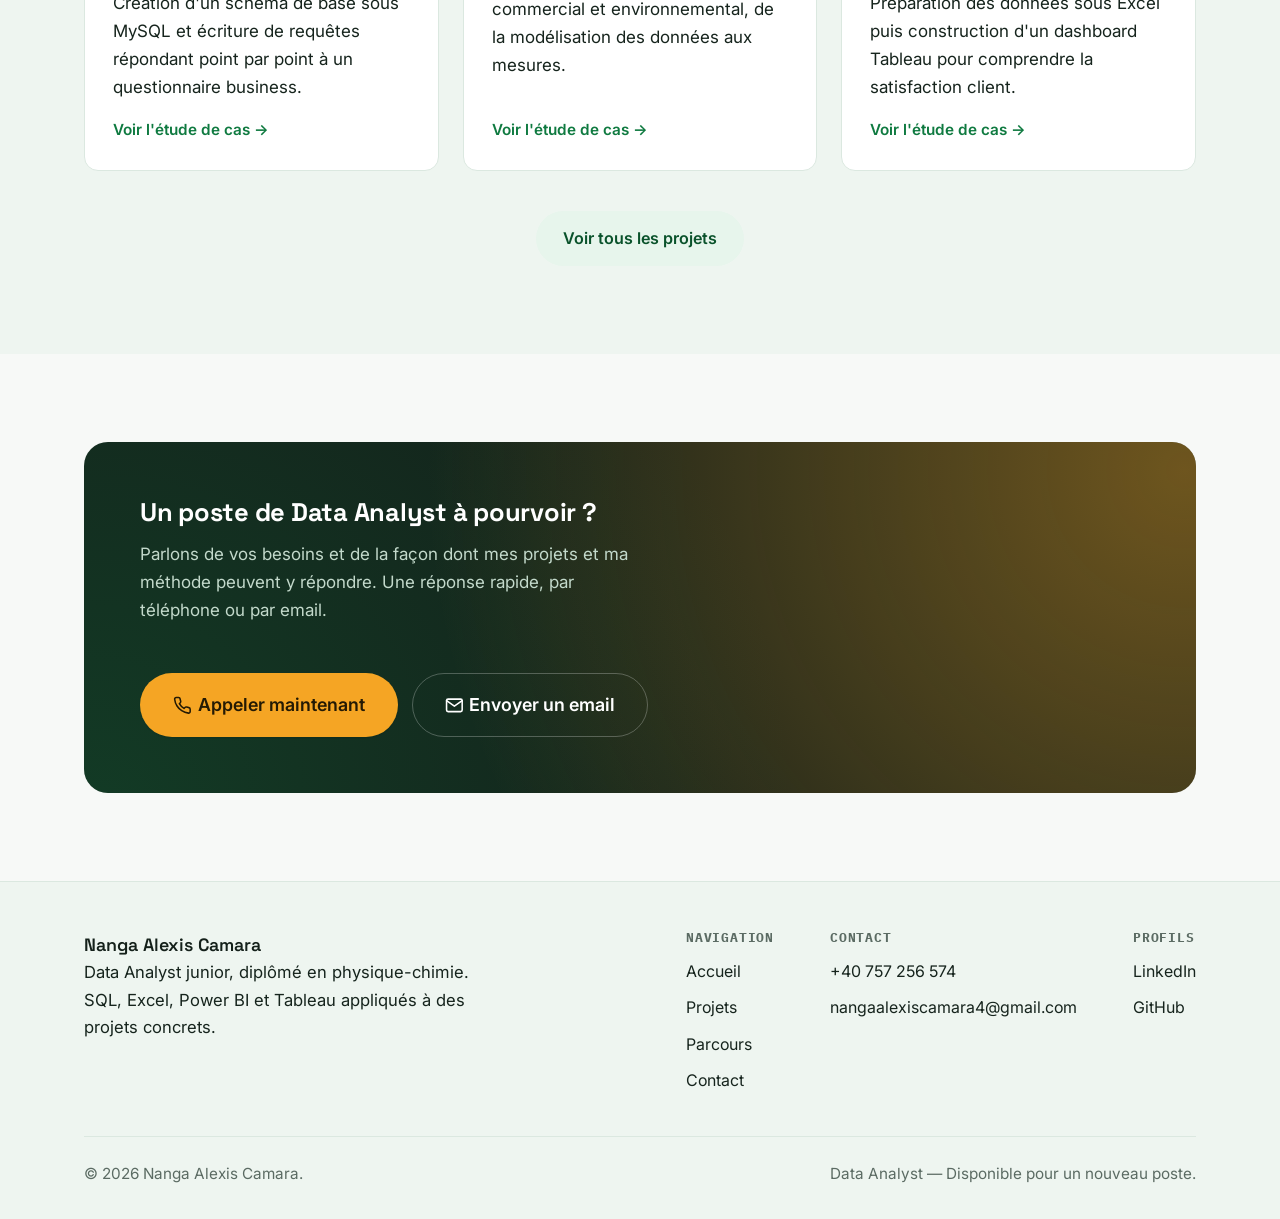
==== commit 16121888: "Version anglaise du portfolio (/en) et bouton FR / EN Quatre pages traduites (Home, Projects, Experi" ====
--- a/index.html
+++ b/index.html
@@ -6,10 +6,12 @@
 <title>Nanga Alexis Camara — Data Analyst | SQL, Excel, Power BI, Tableau</title>
 <meta name="description" content="Nanga Alexis Camara, Data Analyst junior diplômé en physique-chimie. Projets concrets en SQL, Excel, Power BI et Tableau. Disponible pour un poste de Data Analyst.">
 <link rel="icon" type="image/svg+xml" href="assets/favicon.svg">
+<link rel="alternate" hreflang="fr" href="https://portfolio-nanga.vercel.app/">
+<link rel="alternate" hreflang="en" href="https://portfolio-nanga.vercel.app/en/">
 <link rel="preconnect" href="https://fonts.googleapis.com">
 <link rel="preconnect" href="https://fonts.gstatic.com" crossorigin>
 <link href="https://fonts.googleapis.com/css2?family=Space+Grotesk:wght@500;600;700&family=Inter:wght@400;500;600;700&family=IBM+Plex+Mono:wght@400;500&display=swap" rel="stylesheet">
-<link rel="stylesheet" href="css/style.css?v=4">
+<link rel="stylesheet" href="css/style.css?v=5">
 </head>
 <body>
 
@@ -28,6 +30,7 @@
       <a href="parcours.html" data-nav="parcours.html">Parcours</a>
       <a href="contact.html" data-nav="contact.html">Contact</a>
       <div class="nav-actions">
+        <a href="en/index.html" class="lang-switch" hreflang="en" lang="en" aria-label="English version">EN</a>
         <a href="contact.html" class="btn btn-primary">Me contacter</a>
       </div>
     </div>
--- a/css/style.css
+++ b/css/style.css
@@ -1021,3 +1021,7 @@
   .hero { padding: 56px 0 64px; }
   .cta-banner { flex-direction: column; align-items: flex-start; }
 }
+
+.nav-links a.lang-switch { display: inline-flex; align-items: center; justify-content: center; padding: 6px 12px; border: 1px solid var(--border); border-radius: 999px; font-size: 0.85rem; font-weight: 600; letter-spacing: .04em; }
+.nav-links a.lang-switch::after { display: none; }
+.nav-links a.lang-switch:hover { border-color: var(--primary); color: var(--primary); }
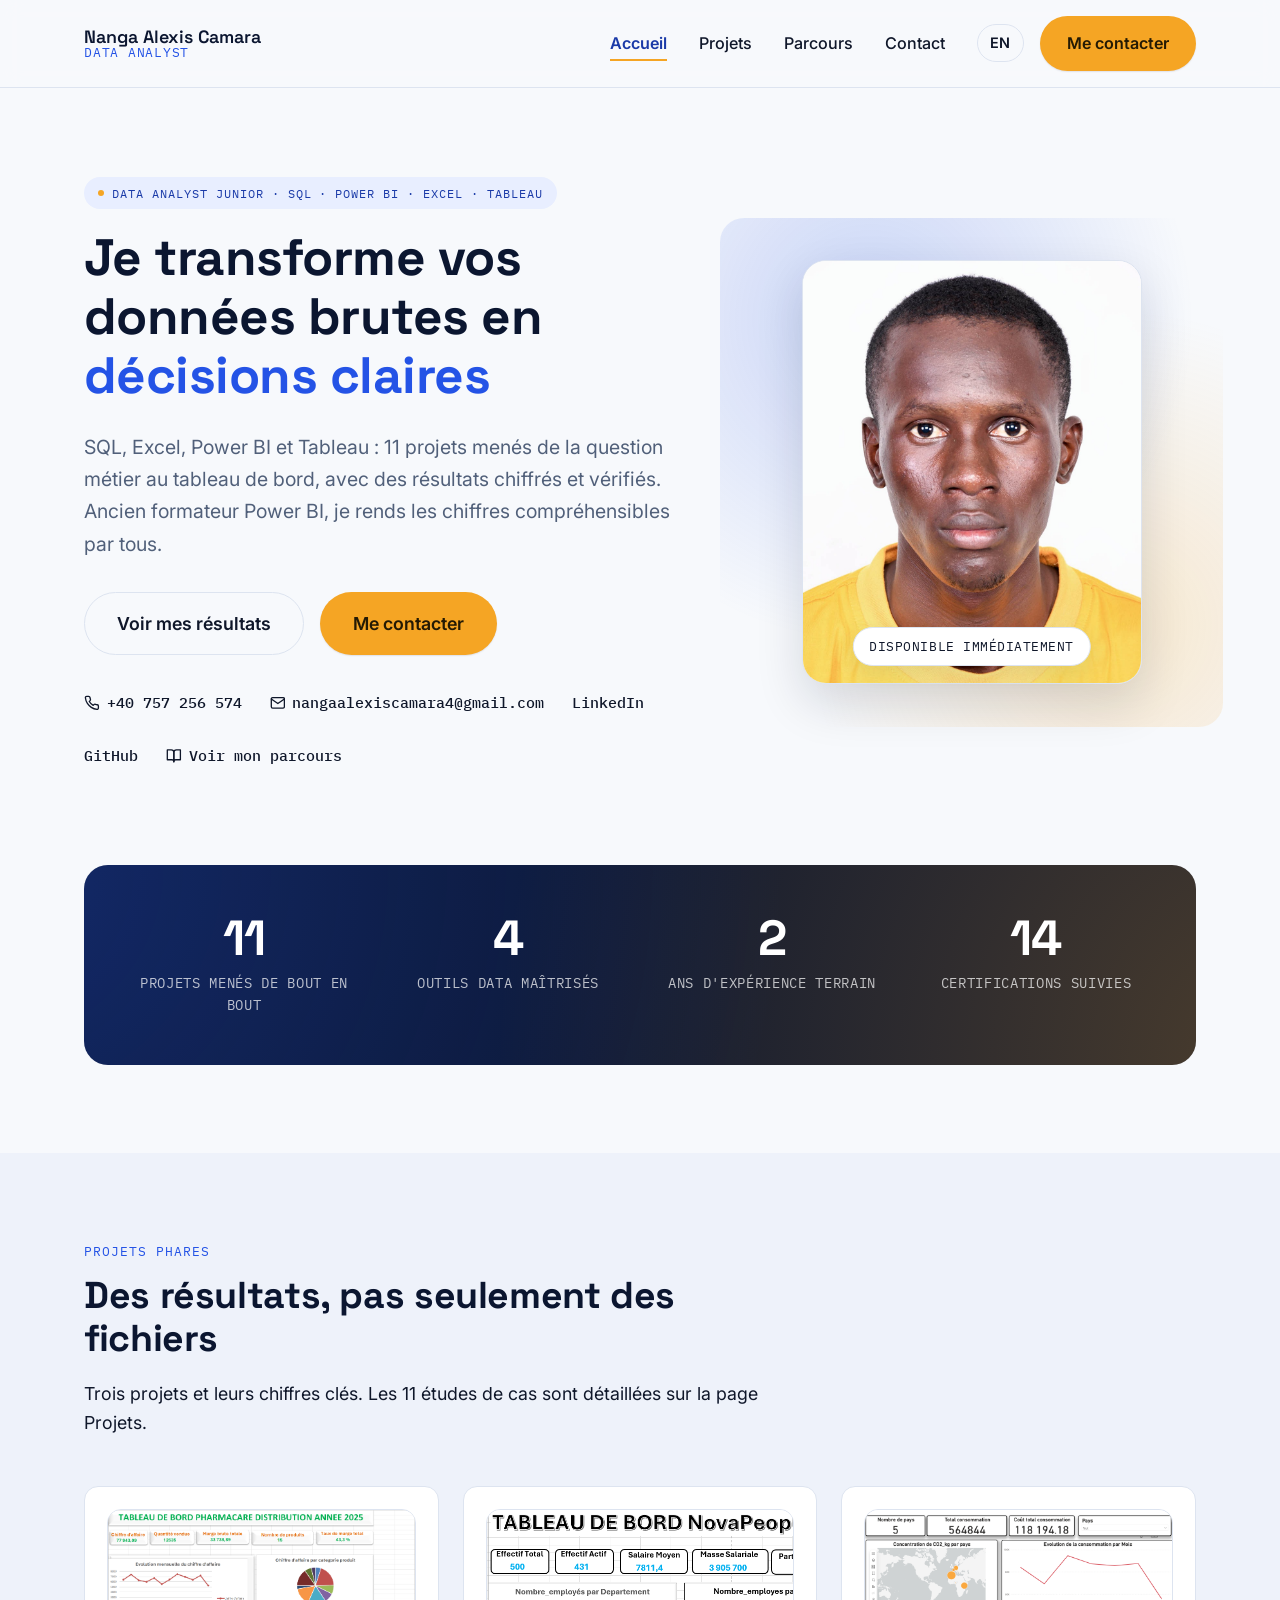
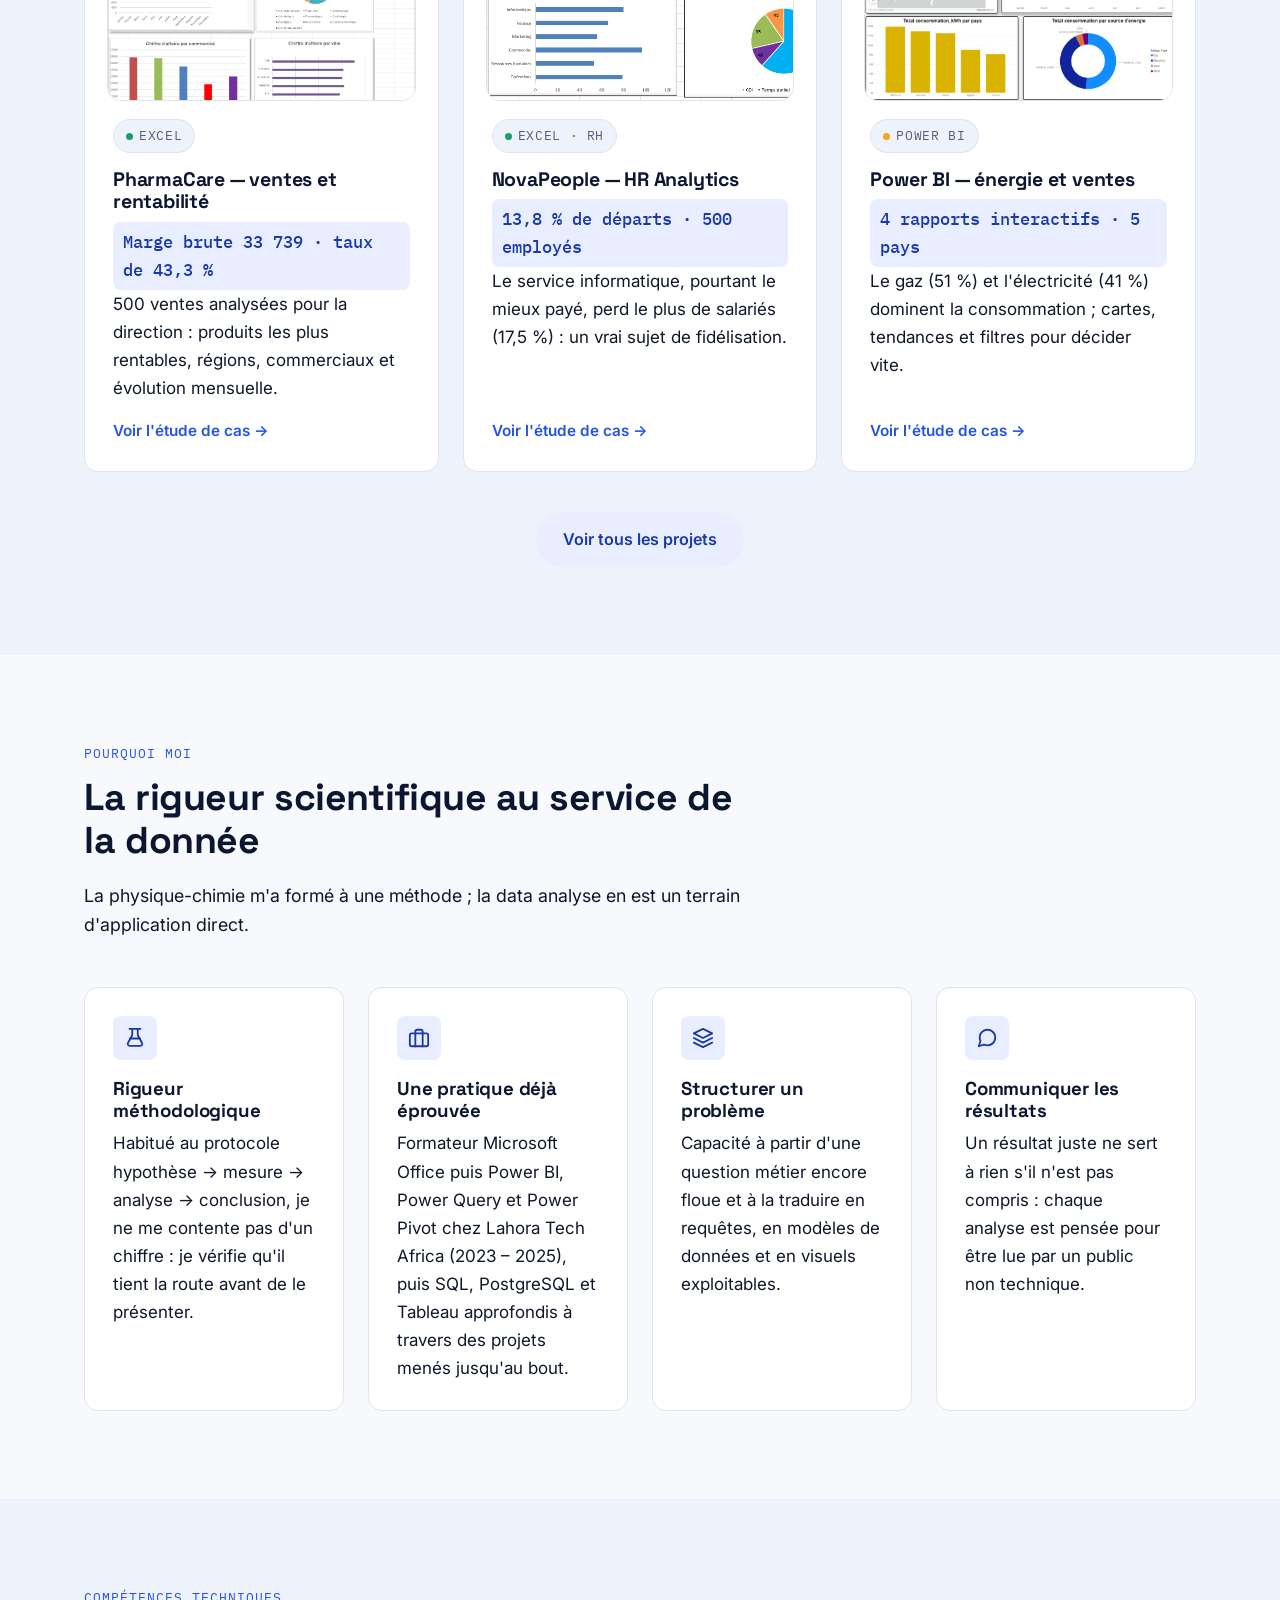
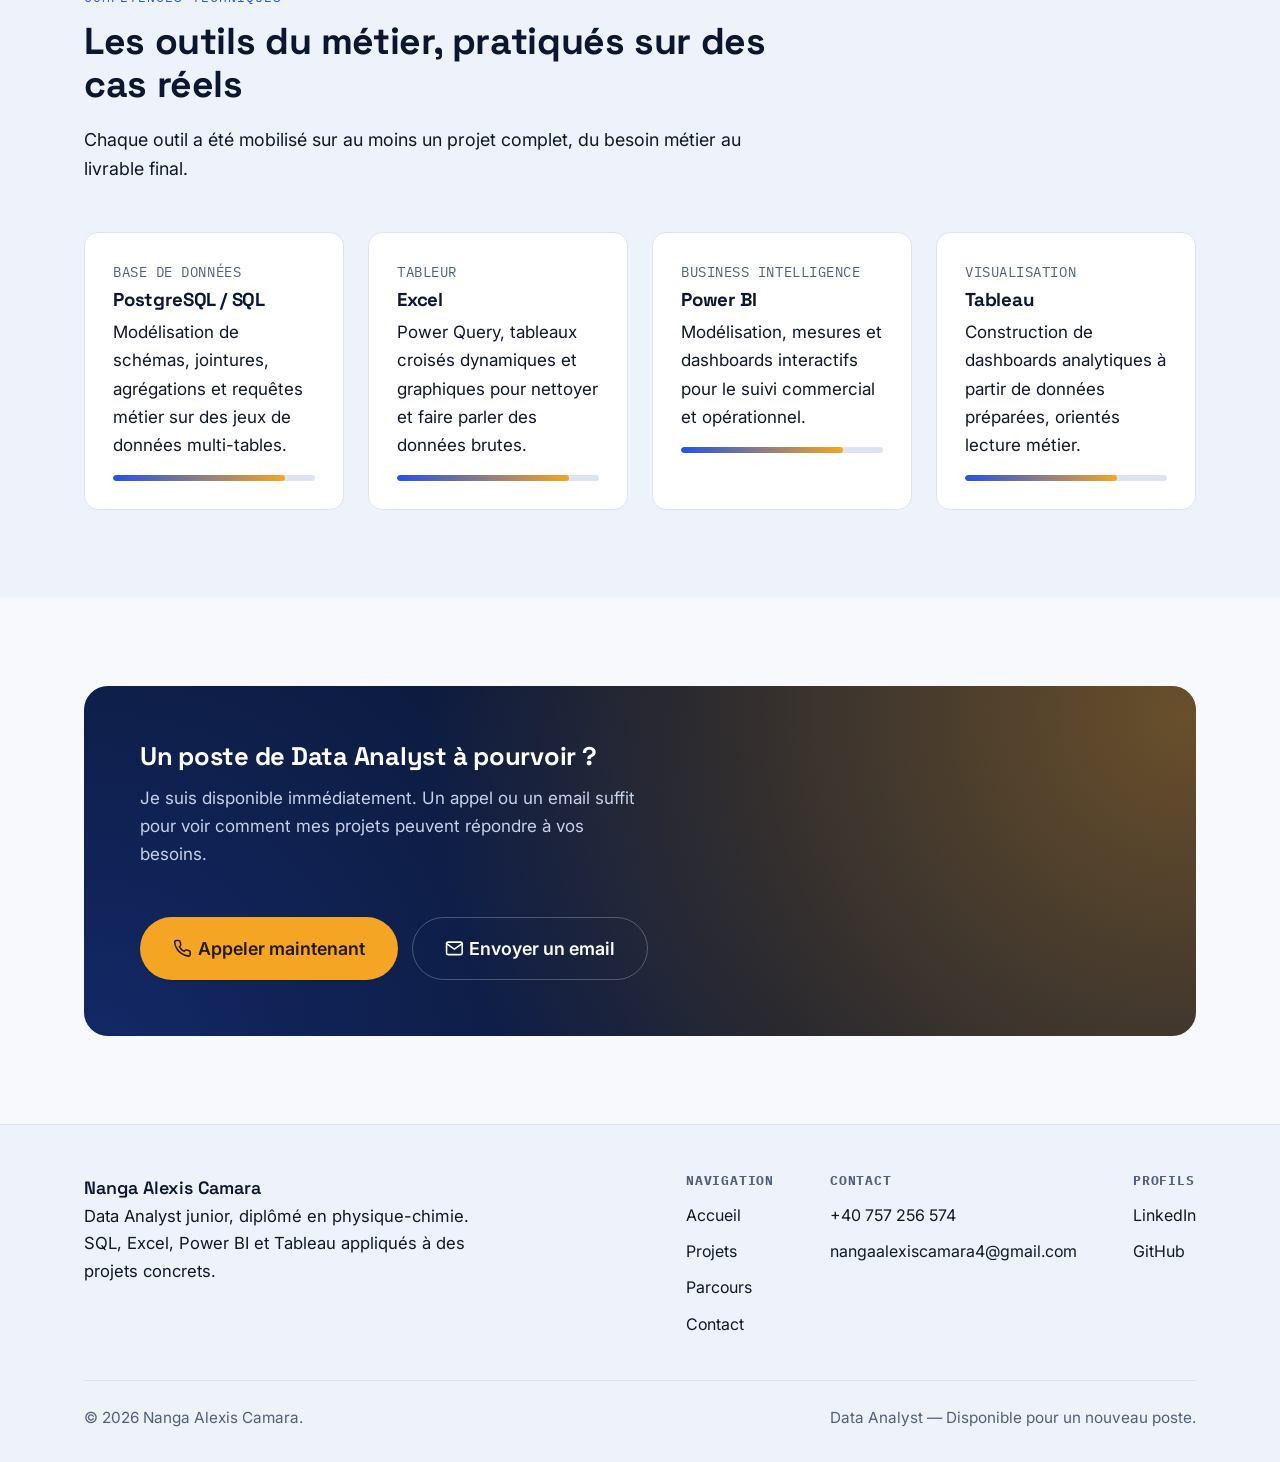
==== commit c5c43bc8: "Refonte : palette bleu nuit, accroche orientee resultats, projets avec visuels Nouvelle palette, tit" ====
--- a/index.html
+++ b/index.html
@@ -11,7 +11,7 @@
 <link rel="preconnect" href="https://fonts.googleapis.com">
 <link rel="preconnect" href="https://fonts.gstatic.com" crossorigin>
 <link href="https://fonts.googleapis.com/css2?family=Space+Grotesk:wght@500;600;700&family=Inter:wght@400;500;600;700&family=IBM+Plex+Mono:wght@400;500&display=swap" rel="stylesheet">
-<link rel="stylesheet" href="css/style.css?v=5">
+<link rel="stylesheet" href="css/style.css?v=6">
 </head>
 <body>
 
@@ -45,13 +45,12 @@
     <div class="container hero-grid">
       <div>
         <span class="eyebrow">Data Analyst Junior · SQL · Power BI · Excel · Tableau</span>
-        <h1>De la rigueur scientifique aux <span class="accent">décisions basées sur la donnée</span></h1>
+        <h1>Je transforme vos données brutes en <span class="accent">décisions claires</span></h1>
         <p class="hero-subtitle">
-          Diplômé en physique-chimie et ancien formateur Power BI, je mets aujourd'hui ces outils au service
-          de mes propres projets d'analyse&nbsp;: SQL, Excel, Power BI et Tableau, du besoin métier au tableau de bord.
+          SQL, Excel, Power BI et Tableau&nbsp;: 11 projets menés de la question métier au tableau de bord, avec des résultats chiffrés et vérifiés. Ancien formateur Power BI, je rends les chiffres compréhensibles par tous.
         </p>
         <div class="hero-ctas">
-          <a href="projets.html" class="btn btn-outline btn-lg">Voir mes projets</a>
+          <a href="projets.html" class="btn btn-outline btn-lg">Voir mes résultats</a>
           <a href="contact.html" class="btn btn-primary btn-lg">Me contacter</a>
         </div>
         <div class="hero-meta">
@@ -95,8 +94,48 @@
     </div>
   </section>
 
+  <!-- PROJETS PHARES -->
+  <section class="section-alt">
+    <div class="container">
+      <div class="section-head">
+        <span class="section-label">Projets phares</span>
+        <h2>Des résultats, pas seulement des fichiers</h2>
+        <p>Trois projets et leurs chiffres clés. Les 11 études de cas sont détaillées sur la page Projets.</p>
+      </div>
+      <div class="grid grid-3">
+        <a href="projets.html#pharmacare" class="card project-preview project-preview-visual" data-reveal>
+          <div class="project-thumb"><img src="assets/projects/pharmacare.png" alt="Tableau de bord PharmaCare Distribution 2025" loading="lazy"></div>
+          <span class="badge badge-excel">Excel</span>
+          <h3>PharmaCare — ventes et rentabilité</h3>
+          <p class="project-kpi">Marge brute 33 739 · taux de 43,3 %</p>
+          <p>500 ventes analysées pour la direction&nbsp;: produits les plus rentables, régions, commerciaux et évolution mensuelle.</p>
+          <span class="project-link">Voir l'étude de cas →</span>
+        </a>
+        <a href="projets.html#novapeople" class="card project-preview project-preview-visual" data-reveal>
+          <div class="project-thumb"><img src="assets/projects/novapeople.png" alt="Tableau de bord RH NovaPeople Services" loading="lazy"></div>
+          <span class="badge badge-excel">Excel · RH</span>
+          <h3>NovaPeople — HR Analytics</h3>
+          <p class="project-kpi">13,8 % de départs · 500 employés</p>
+          <p>Le service informatique, pourtant le mieux payé, perd le plus de salariés (17,5 %)&nbsp;: un vrai sujet de fidélisation.</p>
+          <span class="project-link">Voir l'étude de cas →</span>
+        </a>
+        <a href="projets.html#powerbi" class="card project-preview project-preview-visual" data-reveal>
+          <div class="project-thumb"><img src="assets/projects/powerbi-green-pulse.png" alt="Tableau de bord Power BI Green Pulse" loading="lazy"></div>
+          <span class="badge badge-powerbi">Power BI</span>
+          <h3>Power BI — énergie et ventes</h3>
+          <p class="project-kpi">4 rapports interactifs · 5 pays</p>
+          <p>Le gaz (51 %) et l'électricité (41 %) dominent la consommation&nbsp;; cartes, tendances et filtres pour décider vite.</p>
+          <span class="project-link">Voir l'étude de cas →</span>
+        </a>
+      </div>
+      <div class="text-center" style="margin-top: 40px;">
+        <a href="projets.html" class="btn btn-ghost">Voir tous les projets</a>
+      </div>
+    </div>
+  </section>
+
   <!-- POURQUOI MOI -->
-  <section class="section-alt">
+  <section>
     <div class="container">
       <div class="section-head">
         <span class="section-label">Pourquoi moi</span>
@@ -129,7 +168,7 @@
   </section>
 
   <!-- COMPETENCES -->
-  <section>
+  <section class="section-alt">
     <div class="container">
       <div class="section-head">
         <span class="section-label">Compétences techniques</span>
@@ -165,47 +204,13 @@
     </div>
   </section>
 
-  <!-- PROJETS PHARES -->
-  <section class="section-alt">
-    <div class="container">
-      <div class="section-head">
-        <span class="section-label">Projets phares</span>
-        <h2>Des cas concrets, menés de bout en bout</h2>
-        <p>Un aperçu des projets présentés en détail sur la page dédiée.</p>
-      </div>
-      <div class="grid grid-3">
-        <div class="card project-preview" data-reveal>
-          <span class="badge badge-sql">SQL</span>
-          <h3>NovaShop — modélisation e-commerce</h3>
-          <p>Création d'un schéma de base sous MySQL et écriture de requêtes répondant point par point à un questionnaire business.</p>
-          <a href="projets.html#novashop" class="project-link">Voir l'étude de cas →</a>
-        </div>
-        <div class="card project-preview" data-reveal>
-          <span class="badge badge-powerbi">Power BI</span>
-          <h3>Tableaux de bord Power BI</h3>
-          <p>4 dashboards interactifs pour le suivi commercial et environnemental, de la modélisation des données aux mesures.</p>
-          <a href="projets.html#powerbi" class="project-link">Voir l'étude de cas →</a>
-        </div>
-        <div class="card project-preview" data-reveal>
-          <span class="badge badge-tableau">Tableau</span>
-          <h3>British Airways — satisfaction client</h3>
-          <p>Préparation des données sous Excel puis construction d'un dashboard Tableau pour comprendre la satisfaction client.</p>
-          <a href="projets.html#british-airways" class="project-link">Voir l'étude de cas →</a>
-        </div>
-      </div>
-      <div class="text-center" style="margin-top: 40px;">
-        <a href="projets.html" class="btn btn-ghost">Voir tous les projets</a>
-      </div>
-    </div>
-  </section>
-
   <!-- BANDEAU CONVERSION -->
   <section>
     <div class="container">
       <div class="cta-banner" data-reveal>
         <div class="cta-banner-text">
           <h2>Un poste de Data Analyst à pourvoir&nbsp;?</h2>
-          <p>Parlons de vos besoins et de la façon dont mes projets et ma méthode peuvent y répondre. Une réponse rapide, par téléphone ou par email.</p>
+          <p>Je suis disponible immédiatement. Un appel ou un email suffit pour voir comment mes projets peuvent répondre à vos besoins.</p>
         </div>
         <div class="cta-banner-actions">
           <a href="tel:+40757256574" class="btn btn-primary btn-lg"><svg class="icon" viewBox="0 0 24 24"><path d="M22 16.92v3a2 2 0 0 1-2.18 2 19.79 19.79 0 0 1-8.63-3.07 19.5 19.5 0 0 1-6-6 19.79 19.79 0 0 1-3.07-8.67A2 2 0 0 1 4.11 2h3a2 2 0 0 1 2 1.72c.127.96.361 1.903.7 2.81a2 2 0 0 1-.45 2.11L8.09 9.91a16 16 0 0 0 6 6l1.27-1.27a2 2 0 0 1 2.11-.45c.907.339 1.85.573 2.81.7A2 2 0 0 1 22 16.92z"/></svg> Appeler maintenant</a>
--- a/css/style.css
+++ b/css/style.css
@@ -4,24 +4,24 @@
 
 :root {
   /* Couleurs */
-  --ink: #14201a;
-  --ink-soft: #33453b;
-  --text: #16241d;
-  --text-muted: #5b6b63;
-  --bg: #f7f9f7;
-  --bg-alt: #eef5f0;
+  --ink: #0b1630;
+  --ink-soft: #24314f;
+  --text: #0f172a;
+  --text-muted: #51607a;
+  --bg: #f7f9fc;
+  --bg-alt: #eef2fa;
   --surface: #ffffff;
-  --border: #dbe8e0;
-
-  --primary: #0f7a40;
-  --primary-dark: #0a522b;
-  --primary-tint: #e7f5ec;
+  --border: #dde4f0;
+
+  --primary: #2453e6;
+  --primary-dark: #1a3aa8;
+  --primary-tint: #e8eeff;
 
   --accent: #f5a524;
   --accent-dark: #d98c0f;
   --accent-tint: #fff3e0;
 
-  --success: #21a366;
+  --success: #16a34a;
 
   /* Typo */
   --font-display: "Space Grotesk", "Segoe UI", sans-serif;
@@ -32,25 +32,25 @@
   --radius-sm: 8px;
   --radius-md: 14px;
   --radius-lg: 24px;
-  --shadow-sm: 0 1px 2px rgba(20, 32, 26, 0.06), 0 1px 1px rgba(20, 32, 26, 0.04);
-  --shadow-md: 0 8px 24px rgba(20, 32, 26, 0.08);
-  --shadow-lg: 0 20px 48px rgba(20, 32, 26, 0.14);
+  --shadow-sm: 0 1px 2px rgba(11, 22, 48, 0.06), 0 1px 1px rgba(11, 22, 48, 0.04);
+  --shadow-md: 0 8px 24px rgba(11, 22, 48, 0.08);
+  --shadow-lg: 0 20px 48px rgba(11, 22, 48, 0.14);
   --container: 1160px;
 }
 
 @media (prefers-color-scheme: dark) {
   :root {
-    --bg: #0a140d;
-    --bg-alt: #0f1f15;
-    --surface: #12241a;
-    --border: #234030;
-    --text: #eef5f0;
-    --text-muted: #a8c2b0;
-    --primary: #34d399;
-    --primary-dark: #6ee7b7;
-    --primary-tint: #123524;
+    --bg: #070d1c;
+    --bg-alt: #0c1530;
+    --surface: #111c38;
+    --border: #22305a;
+    --text: #eef2ff;
+    --text-muted: #a5b1cf;
+    --primary: #7aa2ff;
+    --primary-dark: #a9c1ff;
+    --primary-tint: #16244d;
     --accent-tint: #2b220f;
-    --success: #34d399;
+    --success: #4ade80;
   }
 }
 
@@ -677,7 +677,7 @@
   .cta-banner::before { animation: none; }
 }
 .cta-banner h2, .cta-banner p { color: #fff; position: relative; }
-.cta-banner p { color: #c3d9cb; }
+.cta-banner p { color: #c7d2ea; }
 .cta-banner-text { max-width: 46ch; position: relative; }
 .cta-banner-actions { display: flex; gap: 14px; flex-wrap: wrap; position: relative; }
 
@@ -1025,3 +1025,20 @@
 .nav-links a.lang-switch { display: inline-flex; align-items: center; justify-content: center; padding: 6px 12px; border: 1px solid var(--border); border-radius: 999px; font-size: 0.85rem; font-weight: 600; letter-spacing: .04em; }
 .nav-links a.lang-switch::after { display: none; }
 .nav-links a.lang-switch:hover { border-color: var(--primary); color: var(--primary); }
+
+/* ---------- Aperçus de projets avec visuel ---------- */
+.project-preview-visual { color: inherit; text-decoration: none; transition: transform 0.18s ease, box-shadow 0.18s ease, border-color 0.18s ease; }
+.project-preview-visual:hover { transform: translateY(-4px); box-shadow: var(--shadow-lg); border-color: color-mix(in srgb, var(--primary) 35%, var(--border)); }
+.project-thumb { margin: -6px -6px 18px; aspect-ratio: 16 / 10; overflow: hidden; border-radius: var(--radius-md); border: 1px solid var(--border); background: #fff; }
+.project-thumb img { width: 100%; height: 100%; object-fit: cover; object-position: top left; transition: transform 0.4s ease; }
+.project-preview-visual:hover .project-thumb img { transform: scale(1.04); }
+.project-kpi { font-family: var(--font-mono); font-size: 0.82rem; font-weight: 500; color: var(--primary-dark); background: var(--primary-tint); border-radius: 8px; padding: 6px 10px; margin-bottom: 10px; align-self: flex-start; }
+.project-preview-visual .project-link { color: var(--primary); }
+
+/* ---------- Visuel et résultat clé dans les études de cas ---------- */
+.case-visual { margin: 0 0 28px; border-radius: var(--radius-md); overflow: hidden; border: 1px solid var(--border); background: #fff; }
+.case-visual img { width: 100%; height: auto; display: block; }
+.case-visual figcaption { font-size: 0.82rem; color: var(--text-muted); padding: 10px 14px; background: var(--bg-alt); border-top: 1px solid var(--border); }
+.case-result { display: flex; gap: 14px; align-items: flex-start; margin: 0 0 24px; padding: 16px 20px; border-radius: var(--radius-md); background: var(--accent-tint); border-left: 4px solid var(--accent); }
+.case-result strong { display: block; font-family: var(--font-mono); font-size: 0.75rem; letter-spacing: 0.06em; text-transform: uppercase; color: var(--accent-dark); margin-bottom: 4px; }
+.case-result p { margin: 0; color: var(--text); font-weight: 500; }
